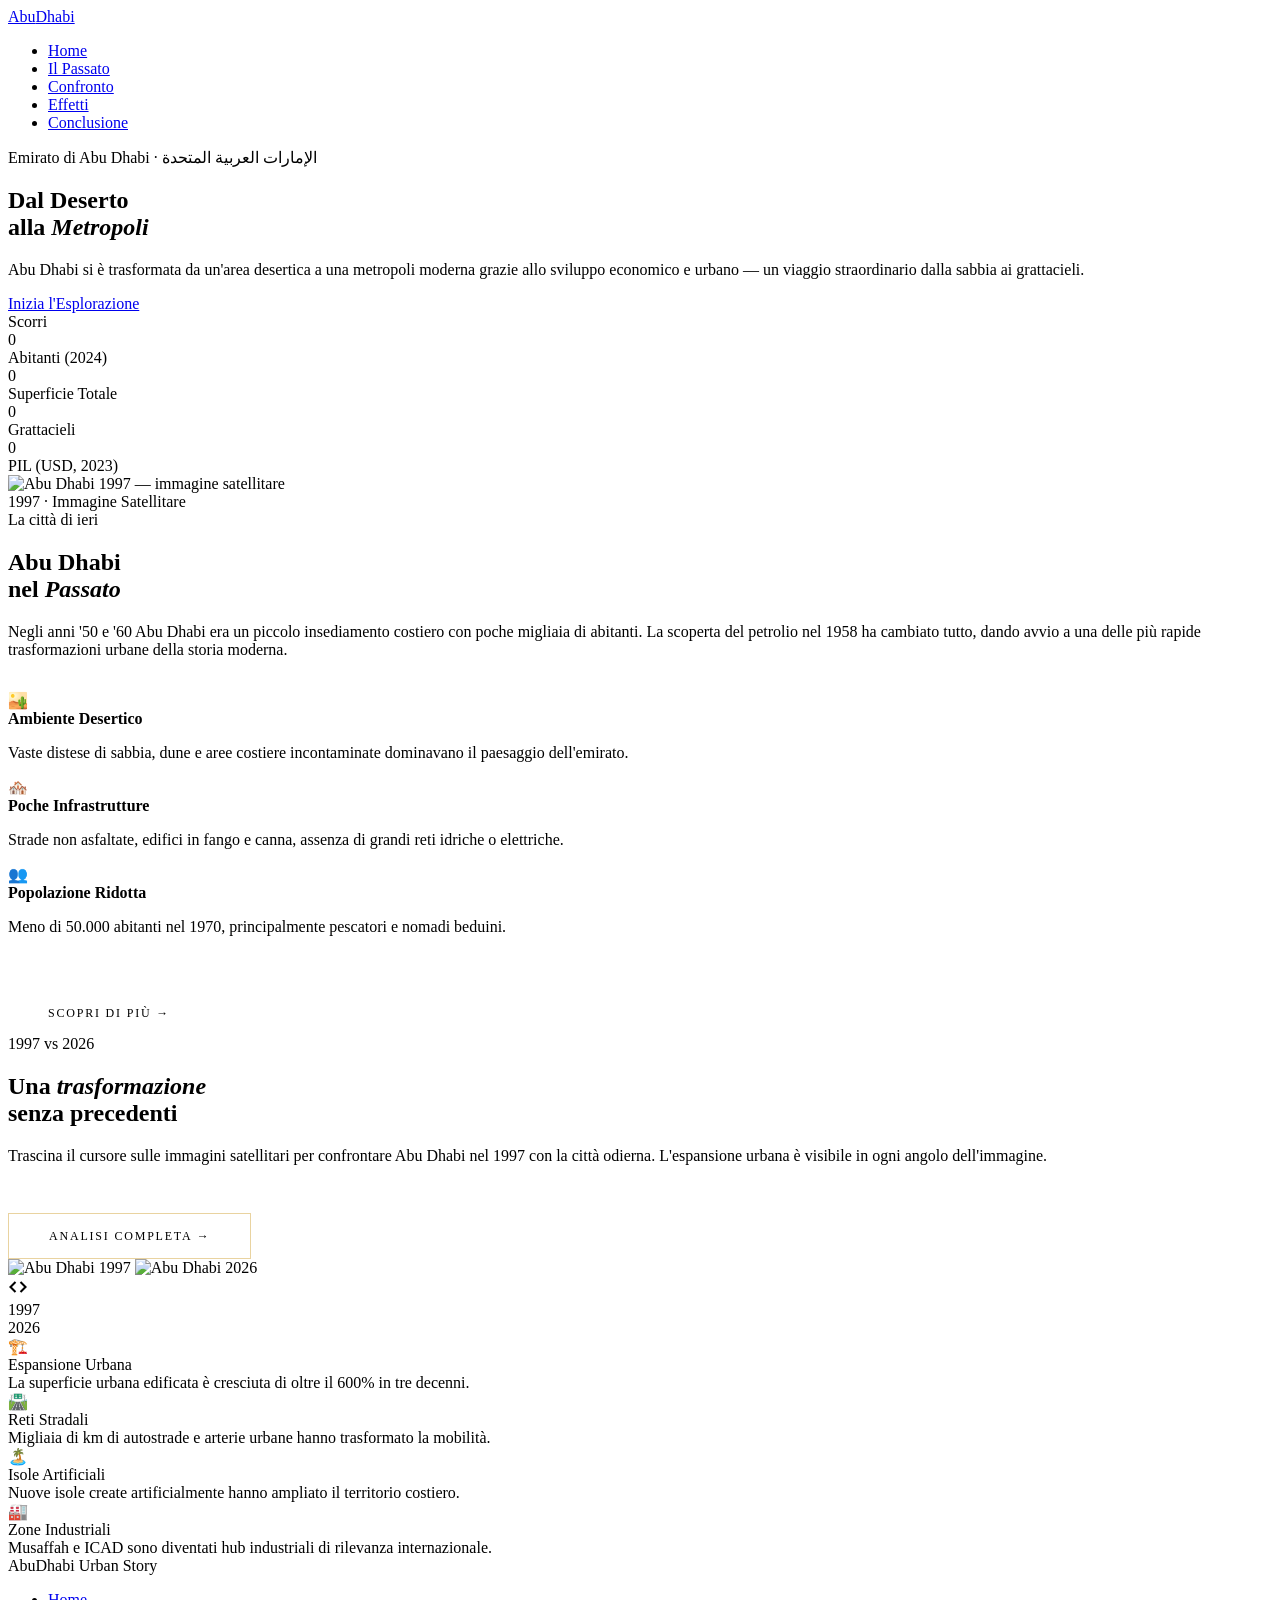
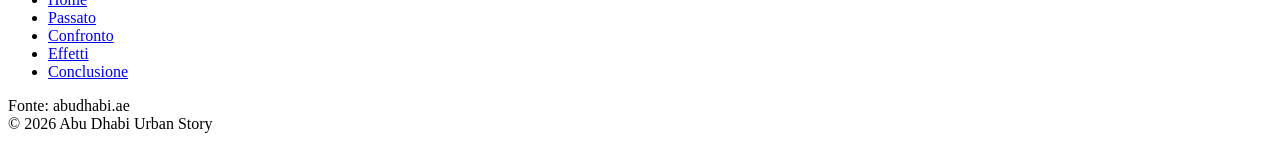
==== index.html @ b8872c83 "Add files via upload" ====
<!DOCTYPE html>
<html lang="it">
<head>
  <meta charset="UTF-8">
  <meta name="viewport" content="width=device-width, initial-scale=1.0">
  <title>Abu Dhabi — Crescita Urbana</title>
  <link rel="stylesheet" href="css/style.css">
</head>
<body>

  <!-- NAV -->
  <nav>
    <a href="index.html" class="nav-logo">Abu<span>Dhabi</span></a>
    <ul class="nav-links">
      <li><a href="index.html">Home</a></li>
      <li><a href="pages/passato.html">Il Passato</a></li>
      <li><a href="pages/confronto.html">Confronto</a></li>
      <li><a href="pages/effetti.html">Effetti</a></li>
      <li><a href="pages/conclusione.html">Conclusione</a></li>
    </ul>
  </nav>

  <!-- HERO -->
  <section class="hero">
    <div class="hero-bg"></div>
    <div class="hero-overlay"></div>
    <div class="hero-particles"></div>
    <div class="hero-content">
      <p class="hero-eyebrow">Emirato di Abu Dhabi · الإمارات العربية المتحدة</p>
      <h1 class="hero-title">
        Dal Deserto<br>alla <em>Metropoli</em>
      </h1>
      <p class="hero-subtitle">
        Abu Dhabi si è trasformata da un'area desertica a una metropoli moderna grazie allo sviluppo economico e urbano — un viaggio straordinario dalla sabbia ai grattacieli.
      </p>
      <a href="pages/passato.html" class="hero-cta"><span>Inizia l'Esplorazione</span></a>
    </div>
    <div class="hero-scroll">
      <div class="scroll-line"></div>
      <span>Scorri</span>
    </div>
  </section>

  <!-- STATS BAR -->
  <div class="stats-bar">
    <div class="stat-item reveal">
      <div class="stat-number" data-target="4.7" data-suffix="M">0</div>
      <div class="stat-label">Abitanti (2024)</div>
    </div>
    <div class="stat-item reveal reveal-delay-1">
      <div class="stat-number" data-target="67000" data-suffix=" km²">0</div>
      <div class="stat-label">Superficie Totale</div>
    </div>
    <div class="stat-item reveal reveal-delay-2">
      <div class="stat-number" data-target="400" data-suffix="+">0</div>
      <div class="stat-label">Grattacieli</div>
    </div>
    <div class="stat-item reveal reveal-delay-3">
      <div class="stat-number" data-prefix="$" data-target="253" data-suffix="B">0</div>
      <div class="stat-label">PIL (USD, 2023)</div>
    </div>
  </div>

  <!-- PREVIEW PAST -->
  <section class="section past-section">
    <div class="past-inner">
      <div class="past-image-wrap reveal">
        <div class="past-image-frame"></div>
        <img src="images/satellite_1997.png" alt="Abu Dhabi 1997 — immagine satellitare">
        <div class="image-label">1997 · Immagine Satellitare</div>
      </div>
      <div class="past-text reveal reveal-delay-2">
        <span class="section-eyebrow">La città di ieri</span>
        <h2 class="section-title">Abu Dhabi<br>nel <em>Passato</em></h2>
        <p class="section-text">
          Negli anni '50 e '60 Abu Dhabi era un piccolo insediamento costiero con poche migliaia di abitanti. La scoperta del petrolio nel 1958 ha cambiato tutto, dando avvio a una delle più rapide trasformazioni urbane della storia moderna.
        </p>
        <div class="past-facts" style="margin-top:2rem;">
          <div class="fact-item">
            <div class="fact-icon">🏜️</div>
            <div class="fact-text">
              <strong>Ambiente Desertico</strong>
              <p>Vaste distese di sabbia, dune e aree costiere incontaminate dominavano il paesaggio dell'emirato.</p>
            </div>
          </div>
          <div class="fact-item">
            <div class="fact-icon">🏘️</div>
            <div class="fact-text">
              <strong>Poche Infrastrutture</strong>
              <p>Strade non asfaltate, edifici in fango e canna, assenza di grandi reti idriche o elettriche.</p>
            </div>
          </div>
          <div class="fact-item">
            <div class="fact-icon">👥</div>
            <div class="fact-text">
              <strong>Popolazione Ridotta</strong>
              <p>Meno di 50.000 abitanti nel 1970, principalmente pescatori e nomadi beduini.</p>
            </div>
          </div>
        </div>
        <a href="pages/passato.html" style="display:inline-block;margin-top:2.5rem;padding:0.9rem 2.5rem;border:1px solid var(--teal);color:var(--teal);text-decoration:none;font-size:0.75rem;letter-spacing:0.15em;text-transform:uppercase;transition:all 0.4s;">
          Scopri di più →
        </a>
      </div>
    </div>
  </section>

  <!-- PREVIEW CONFRONTO -->
  <section class="compare-section">
    <div class="compare-header">
      <div class="reveal">
        <span class="section-eyebrow" style="color:var(--gold);">1997 vs 2026</span>
        <h2 class="section-title">Una <em>trasformazione</em><br>senza precedenti</h2>
      </div>
      <div class="reveal reveal-delay-2">
        <p class="section-text">
          Trascina il cursore sulle immagini satellitari per confrontare Abu Dhabi nel 1997 con la città odierna. L'espansione urbana è visibile in ogni angolo dell'immagine.
        </p>
        <a href="pages/confronto.html" style="display:inline-block;margin-top:2rem;padding:0.9rem 2.5rem;border:1px solid rgba(212,168,67,0.5);color:var(--gold);text-decoration:none;font-size:0.75rem;letter-spacing:0.15em;text-transform:uppercase;transition:all 0.4s;">
          Analisi Completa →
        </a>
      </div>
    </div>

    <!-- SLIDER -->
    <div class="slider-container reveal">
      <div class="slider-wrapper">
        <img class="slider-img old" src="images/satellite_1997.png" alt="Abu Dhabi 1997">
        <img class="slider-img new" src="images/satellite_2026.png" alt="Abu Dhabi 2026">
        <div class="slider-divider">
          <div class="slider-handle">
            <svg width="20" height="20" fill="none" stroke="currentColor" stroke-width="2.5" viewBox="0 0 24 24">
              <path d="M9 18l-6-6 6-6M15 6l6 6-6 6"/>
            </svg>
          </div>
        </div>
        <div class="slider-label-left">1997</div>
        <div class="slider-label-right">2026</div>
      </div>
    </div>

    <div class="compare-highlights">
      <div class="highlight-card reveal">
        <div class="highlight-icon">🏗️</div>
        <div class="highlight-title">Espansione Urbana</div>
        <div class="highlight-text">La superficie urbana edificata è cresciuta di oltre il 600% in tre decenni.</div>
      </div>
      <div class="highlight-card reveal reveal-delay-1">
        <div class="highlight-icon">🛣️</div>
        <div class="highlight-title">Reti Stradali</div>
        <div class="highlight-text">Migliaia di km di autostrade e arterie urbane hanno trasformato la mobilità.</div>
      </div>
      <div class="highlight-card reveal reveal-delay-2">
        <div class="highlight-icon">🏝️</div>
        <div class="highlight-title">Isole Artificiali</div>
        <div class="highlight-text">Nuove isole create artificialmente hanno ampliato il territorio costiero.</div>
      </div>
      <div class="highlight-card reveal reveal-delay-3">
        <div class="highlight-icon">🏭</div>
        <div class="highlight-title">Zone Industriali</div>
        <div class="highlight-text">Musaffah e ICAD sono diventati hub industriali di rilevanza internazionale.</div>
      </div>
    </div>
  </section>

  <!-- FOOTER -->
  <footer>
    <div class="footer-logo">Abu<span>Dhabi</span> Urban Story</div>
    <ul class="footer-nav">
      <li><a href="index.html">Home</a></li>
      <li><a href="pages/passato.html">Passato</a></li>
      <li><a href="pages/confronto.html">Confronto</a></li>
      <li><a href="pages/effetti.html">Effetti</a></li>
      <li><a href="pages/conclusione.html">Conclusione</a></li>
    </ul>
    <div class="footer-credits">
      Fonte: <a href="https://www.abudhabi.ae" target="_blank" style="color:var(--gold);text-decoration:none;">abudhabi.ae</a><br>
      © 2026 Abu Dhabi Urban Story
    </div>
  </footer>

  <script src="js/main.js"></script>
</body>
</html>
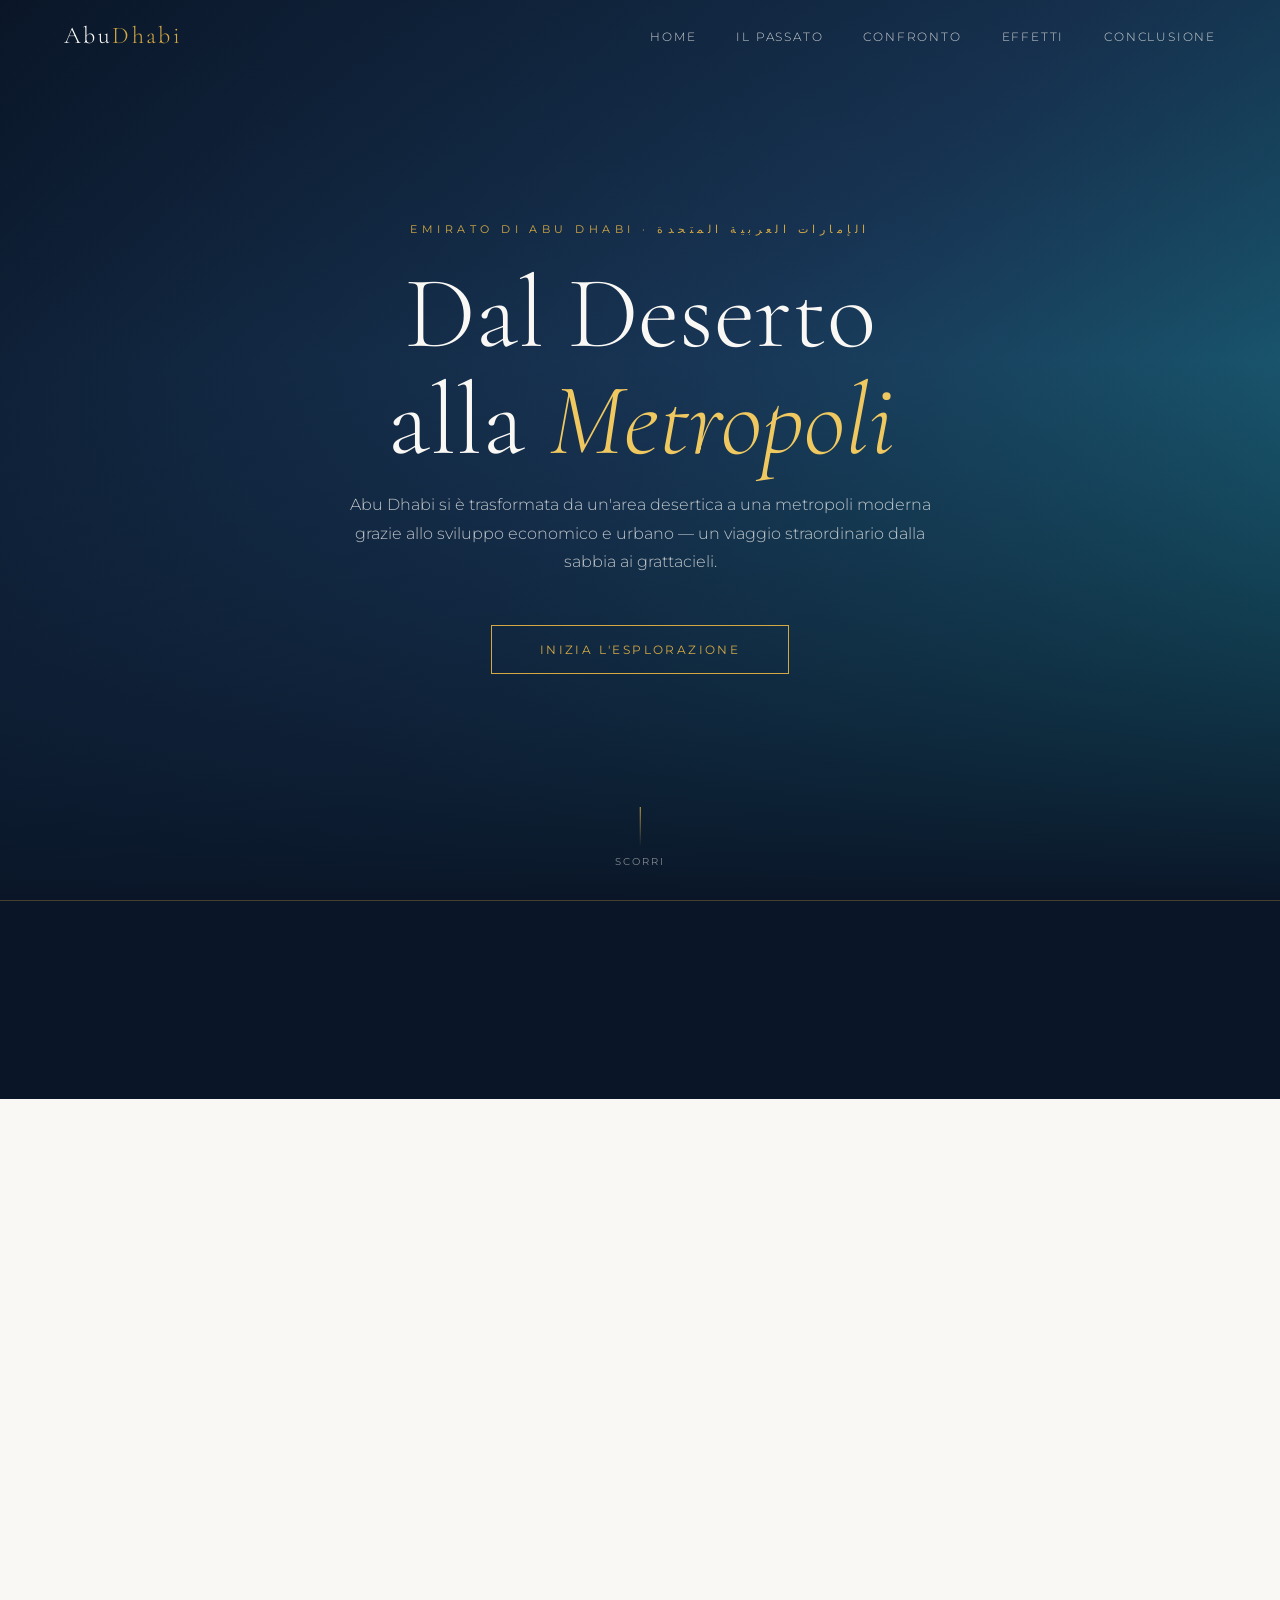
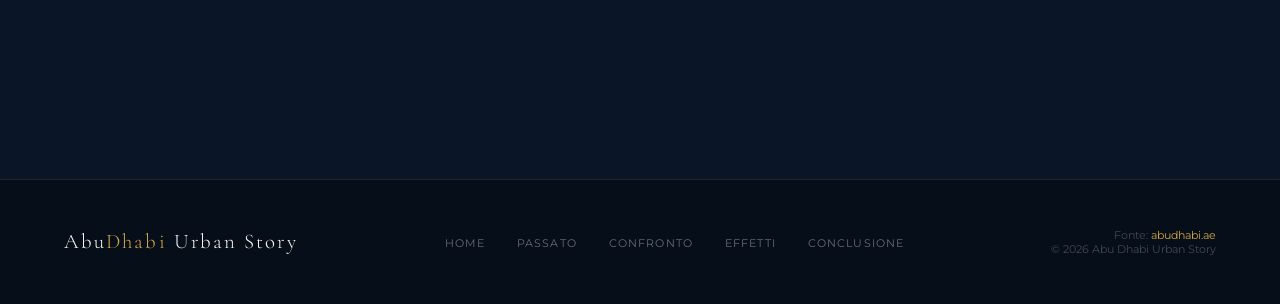
==== commit eebf2ef9: "Update index.html" ====
--- a/index.html
+++ b/index.html
@@ -4,7 +4,7 @@
   <meta charset="UTF-8">
   <meta name="viewport" content="width=device-width, initial-scale=1.0">
   <title>Abu Dhabi — Crescita Urbana</title>
-  <link rel="stylesheet" href="css/style.css">
+  <link rel="stylesheet" href="style.css">
 </head>
 <body>
 
--- a/style.css
+++ b/style.css
@@ -0,0 +1,959 @@
+@import url('https://fonts.googleapis.com/css2?family=Cormorant+Garamond:ital,wght@0,300;0,400;0,600;1,300&family=Montserrat:wght@200;300;400;600;700&family=Playfair+Display:ital,wght@0,700;1,400&display=swap');
+
+:root {
+  --sand: #C8A96E;
+  --sand-light: #E8D5A3;
+  --sand-pale: #F5EDD8;
+  --deep: #0A1628;
+  --ocean: #1A3A5C;
+  --teal: #1B7A8A;
+  --teal-light: #2AAFC4;
+  --gold: #D4A843;
+  --gold-bright: #F0C860;
+  --white: #FAF8F4;
+  --text: #1A1A2E;
+  --text-light: #6B7280;
+  --gradient-hero: linear-gradient(135deg, #0A1628 0%, #1A3A5C 50%, #1B7A8A 100%);
+}
+
+* {
+  margin: 0;
+  padding: 0;
+  box-sizing: border-box;
+}
+
+html {
+  scroll-behavior: smooth;
+}
+
+body {
+  font-family: 'Montserrat', sans-serif;
+  background: var(--white);
+  color: var(--text);
+  overflow-x: hidden;
+}
+
+/* ─── NAV ─── */
+nav {
+  position: fixed;
+  top: 0;
+  left: 0;
+  right: 0;
+  z-index: 1000;
+  padding: 0 4rem;
+  height: 70px;
+  display: flex;
+  align-items: center;
+  justify-content: space-between;
+  transition: all 0.5s ease;
+  background: transparent;
+}
+
+nav.scrolled {
+  background: rgba(10, 22, 40, 0.95);
+  backdrop-filter: blur(20px);
+  border-bottom: 1px solid rgba(212, 168, 67, 0.2);
+}
+
+.nav-logo {
+  font-family: 'Cormorant Garamond', serif;
+  font-size: 1.5rem;
+  font-weight: 300;
+  color: var(--white);
+  text-decoration: none;
+  letter-spacing: 0.1em;
+}
+
+.nav-logo span {
+  color: var(--gold);
+}
+
+.nav-links {
+  display: flex;
+  gap: 2.5rem;
+  list-style: none;
+}
+
+.nav-links a {
+  color: rgba(250, 248, 244, 0.8);
+  text-decoration: none;
+  font-size: 0.75rem;
+  font-weight: 300;
+  letter-spacing: 0.15em;
+  text-transform: uppercase;
+  transition: color 0.3s;
+  position: relative;
+}
+
+.nav-links a::after {
+  content: '';
+  position: absolute;
+  bottom: -4px;
+  left: 0;
+  width: 0;
+  height: 1px;
+  background: var(--gold);
+  transition: width 0.3s ease;
+}
+
+.nav-links a:hover {
+  color: var(--gold);
+}
+
+.nav-links a:hover::after,
+.nav-links a.active::after {
+  width: 100%;
+}
+
+.nav-links a.active {
+  color: var(--gold);
+}
+
+/* ─── HERO ─── */
+.hero {
+  min-height: 100vh;
+  background: var(--gradient-hero);
+  position: relative;
+  display: flex;
+  align-items: center;
+  justify-content: center;
+  overflow: hidden;
+}
+
+.hero-bg {
+  position: absolute;
+  inset: 0;
+  background-image: url('../images/satellite_2026.png');
+  background-size: cover;
+  background-position: center top;
+  opacity: 0.25;
+  transform: scale(1.05);
+  animation: slowZoom 20s ease-in-out infinite alternate;
+}
+
+@keyframes slowZoom {
+  from { transform: scale(1.05); }
+  to { transform: scale(1.15); }
+}
+
+.hero-overlay {
+  position: absolute;
+  inset: 0;
+  background: linear-gradient(
+    to bottom,
+    rgba(10,22,40,0.3) 0%,
+    rgba(10,22,40,0.1) 40%,
+    rgba(10,22,40,0.7) 80%,
+    rgba(10,22,40,1) 100%
+  );
+}
+
+.hero-particles {
+  position: absolute;
+  inset: 0;
+  overflow: hidden;
+}
+
+.particle {
+  position: absolute;
+  width: 2px;
+  height: 2px;
+  background: var(--gold);
+  border-radius: 50%;
+  animation: float linear infinite;
+  opacity: 0;
+}
+
+@keyframes float {
+  0% { transform: translateY(100vh) translateX(0); opacity: 0; }
+  10% { opacity: 0.6; }
+  90% { opacity: 0.3; }
+  100% { transform: translateY(-10vh) translateX(30px); opacity: 0; }
+}
+
+.hero-content {
+  position: relative;
+  z-index: 2;
+  text-align: center;
+  padding: 2rem;
+  max-width: 900px;
+}
+
+.hero-eyebrow {
+  font-size: 0.7rem;
+  letter-spacing: 0.4em;
+  text-transform: uppercase;
+  color: var(--gold);
+  margin-bottom: 1.5rem;
+  opacity: 0;
+  animation: fadeUp 1s ease forwards 0.5s;
+}
+
+.hero-title {
+  font-family: 'Cormorant Garamond', serif;
+  font-size: clamp(3.5rem, 8vw, 7rem);
+  font-weight: 300;
+  color: var(--white);
+  line-height: 1.05;
+  margin-bottom: 1rem;
+  opacity: 0;
+  animation: fadeUp 1s ease forwards 0.8s;
+}
+
+.hero-title em {
+  font-style: italic;
+  color: var(--gold-bright);
+}
+
+.hero-subtitle {
+  font-size: 1rem;
+  font-weight: 300;
+  color: rgba(250,248,244,0.75);
+  line-height: 1.8;
+  margin-bottom: 3rem;
+  max-width: 600px;
+  margin-left: auto;
+  margin-right: auto;
+  opacity: 0;
+  animation: fadeUp 1s ease forwards 1.1s;
+}
+
+.hero-cta {
+  display: inline-block;
+  padding: 1rem 3rem;
+  border: 1px solid var(--gold);
+  color: var(--gold);
+  text-decoration: none;
+  font-size: 0.75rem;
+  letter-spacing: 0.2em;
+  text-transform: uppercase;
+  font-weight: 400;
+  transition: all 0.4s ease;
+  position: relative;
+  overflow: hidden;
+  opacity: 0;
+  animation: fadeUp 1s ease forwards 1.4s;
+}
+
+.hero-cta::before {
+  content: '';
+  position: absolute;
+  inset: 0;
+  background: var(--gold);
+  transform: translateX(-100%);
+  transition: transform 0.4s ease;
+}
+
+.hero-cta span {
+  position: relative;
+  z-index: 1;
+}
+
+.hero-cta:hover::before {
+  transform: translateX(0);
+}
+
+.hero-cta:hover {
+  color: var(--deep);
+}
+
+.hero-scroll {
+  position: absolute;
+  bottom: 2rem;
+  left: 50%;
+  transform: translateX(-50%);
+  display: flex;
+  flex-direction: column;
+  align-items: center;
+  gap: 0.5rem;
+  color: rgba(250,248,244,0.5);
+  font-size: 0.65rem;
+  letter-spacing: 0.2em;
+  text-transform: uppercase;
+  animation: fadeIn 2s ease forwards 2s, bounce 2s ease-in-out infinite 2s;
+  opacity: 0;
+}
+
+.scroll-line {
+  width: 1px;
+  height: 40px;
+  background: linear-gradient(to bottom, var(--gold), transparent);
+}
+
+@keyframes bounce {
+  0%, 100% { transform: translateX(-50%) translateY(0); }
+  50% { transform: translateX(-50%) translateY(8px); }
+}
+
+@keyframes fadeUp {
+  from { opacity: 0; transform: translateY(30px); }
+  to { opacity: 1; transform: translateY(0); }
+}
+
+@keyframes fadeIn {
+  from { opacity: 0; }
+  to { opacity: 1; }
+}
+
+/* ─── STATS BAR ─── */
+.stats-bar {
+  background: var(--deep);
+  padding: 3rem 4rem;
+  display: grid;
+  grid-template-columns: repeat(4, 1fr);
+  gap: 2rem;
+  border-top: 1px solid rgba(212,168,67,0.3);
+}
+
+.stat-item {
+  text-align: center;
+  padding: 1rem;
+  border-right: 1px solid rgba(212,168,67,0.15);
+}
+
+.stat-item:last-child {
+  border-right: none;
+}
+
+.stat-number {
+  font-family: 'Cormorant Garamond', serif;
+  font-size: 3rem;
+  font-weight: 300;
+  color: var(--gold);
+  line-height: 1;
+  margin-bottom: 0.5rem;
+}
+
+.stat-label {
+  font-size: 0.7rem;
+  letter-spacing: 0.15em;
+  text-transform: uppercase;
+  color: rgba(250,248,244,0.5);
+  font-weight: 300;
+}
+
+/* ─── SECTION BASE ─── */
+.section {
+  padding: 8rem 4rem;
+}
+
+.section-eyebrow {
+  font-size: 0.7rem;
+  letter-spacing: 0.4em;
+  text-transform: uppercase;
+  color: var(--teal);
+  margin-bottom: 1rem;
+  display: block;
+}
+
+.section-title {
+  font-family: 'Cormorant Garamond', serif;
+  font-size: clamp(2.5rem, 5vw, 4rem);
+  font-weight: 300;
+  line-height: 1.1;
+  margin-bottom: 1.5rem;
+}
+
+.section-title em {
+  font-style: italic;
+  color: var(--teal);
+}
+
+.section-text {
+  font-size: 0.95rem;
+  line-height: 1.9;
+  color: var(--text-light);
+  font-weight: 300;
+  max-width: 540px;
+}
+
+/* ─── PAST SECTION ─── */
+.past-section {
+  background: var(--white);
+  overflow: hidden;
+}
+
+.past-inner {
+  max-width: 1300px;
+  margin: 0 auto;
+  display: grid;
+  grid-template-columns: 1fr 1fr;
+  gap: 6rem;
+  align-items: center;
+}
+
+.past-image-wrap {
+  position: relative;
+}
+
+.past-image-wrap img {
+  width: 100%;
+  height: 480px;
+  object-fit: cover;
+  display: block;
+}
+
+.image-label {
+  position: absolute;
+  top: 1.5rem;
+  left: 1.5rem;
+  background: rgba(10,22,40,0.85);
+  color: var(--gold);
+  padding: 0.4rem 1rem;
+  font-size: 0.7rem;
+  letter-spacing: 0.2em;
+  text-transform: uppercase;
+  backdrop-filter: blur(10px);
+  border: 1px solid rgba(212,168,67,0.3);
+}
+
+.past-image-frame {
+  position: absolute;
+  top: -15px;
+  left: -15px;
+  right: 15px;
+  bottom: 15px;
+  border: 1px solid var(--sand-light);
+  z-index: -1;
+}
+
+.past-facts {
+  display: flex;
+  flex-direction: column;
+  gap: 1.5rem;
+  margin-top: 2.5rem;
+}
+
+.fact-item {
+  display: flex;
+  gap: 1rem;
+  align-items: flex-start;
+}
+
+.fact-icon {
+  width: 40px;
+  height: 40px;
+  min-width: 40px;
+  border: 1px solid var(--sand-light);
+  display: flex;
+  align-items: center;
+  justify-content: center;
+  font-size: 1rem;
+}
+
+.fact-text strong {
+  display: block;
+  font-size: 0.8rem;
+  letter-spacing: 0.05em;
+  margin-bottom: 0.2rem;
+  color: var(--text);
+  font-weight: 600;
+}
+
+.fact-text p {
+  font-size: 0.82rem;
+  color: var(--text-light);
+  font-weight: 300;
+  line-height: 1.6;
+}
+
+/* ─── COMPARISON SECTION ─── */
+.compare-section {
+  background: var(--deep);
+  padding: 8rem 4rem;
+  overflow: hidden;
+}
+
+.compare-section .section-title {
+  color: var(--white);
+}
+
+.compare-section .section-text {
+  color: rgba(250,248,244,0.6);
+}
+
+.compare-header {
+  max-width: 1300px;
+  margin: 0 auto 5rem;
+  display: grid;
+  grid-template-columns: 1fr 1fr;
+  gap: 4rem;
+  align-items: end;
+}
+
+/* Slider comparativo */
+.slider-container {
+  max-width: 1300px;
+  margin: 0 auto;
+  position: relative;
+  user-select: none;
+}
+
+.slider-wrapper {
+  position: relative;
+  width: 100%;
+  height: 560px;
+  overflow: hidden;
+  cursor: col-resize;
+}
+
+.slider-img {
+  position: absolute;
+  inset: 0;
+  width: 100%;
+  height: 100%;
+  object-fit: cover;
+}
+
+.slider-img.new {
+  clip-path: inset(0 50% 0 0);
+  transition: clip-path 0s;
+}
+
+.slider-divider {
+  position: absolute;
+  top: 0;
+  bottom: 0;
+  left: 50%;
+  width: 3px;
+  background: var(--gold);
+  cursor: col-resize;
+  z-index: 10;
+  transform: translateX(-50%);
+}
+
+.slider-handle {
+  position: absolute;
+  top: 50%;
+  left: 50%;
+  transform: translate(-50%, -50%);
+  width: 52px;
+  height: 52px;
+  background: var(--gold);
+  border-radius: 50%;
+  display: flex;
+  align-items: center;
+  justify-content: center;
+  box-shadow: 0 4px 20px rgba(0,0,0,0.5);
+  transition: transform 0.2s;
+}
+
+.slider-handle:hover {
+  transform: translate(-50%, -50%) scale(1.1);
+}
+
+.slider-handle svg {
+  color: var(--deep);
+}
+
+.slider-label-left,
+.slider-label-right {
+  position: absolute;
+  bottom: 1.5rem;
+  padding: 0.5rem 1.2rem;
+  background: rgba(10,22,40,0.85);
+  color: var(--gold);
+  font-size: 0.7rem;
+  letter-spacing: 0.2em;
+  text-transform: uppercase;
+  backdrop-filter: blur(10px);
+  border: 1px solid rgba(212,168,67,0.3);
+  z-index: 5;
+}
+
+.slider-label-left { left: 1.5rem; }
+.slider-label-right { right: 1.5rem; }
+
+.compare-highlights {
+  max-width: 1300px;
+  margin: 4rem auto 0;
+  display: grid;
+  grid-template-columns: repeat(4, 1fr);
+  gap: 2px;
+}
+
+.highlight-card {
+  background: rgba(255,255,255,0.04);
+  padding: 2rem 1.5rem;
+  border: 1px solid rgba(255,255,255,0.06);
+  transition: all 0.4s ease;
+  cursor: default;
+}
+
+.highlight-card:hover {
+  background: rgba(212,168,67,0.08);
+  border-color: rgba(212,168,67,0.3);
+  transform: translateY(-4px);
+}
+
+.highlight-icon {
+  font-size: 2rem;
+  margin-bottom: 1rem;
+}
+
+.highlight-title {
+  font-size: 0.75rem;
+  letter-spacing: 0.15em;
+  text-transform: uppercase;
+  color: var(--gold);
+  margin-bottom: 0.6rem;
+  font-weight: 400;
+}
+
+.highlight-text {
+  font-size: 0.82rem;
+  color: rgba(250,248,244,0.55);
+  line-height: 1.7;
+  font-weight: 300;
+}
+
+/* ─── EFFECTS SECTION ─── */
+.effects-section {
+  background: var(--sand-pale);
+  padding: 8rem 4rem;
+}
+
+.effects-inner {
+  max-width: 1300px;
+  margin: 0 auto;
+}
+
+.effects-header {
+  text-align: center;
+  margin-bottom: 5rem;
+}
+
+.effects-header .section-text {
+  margin: 0 auto;
+  text-align: left;
+  max-width: 600px;
+  text-align: center;
+}
+
+.effects-grid {
+  display: grid;
+  grid-template-columns: 1fr 1fr;
+  gap: 3rem;
+}
+
+.effects-column h3 {
+  font-family: 'Cormorant Garamond', serif;
+  font-size: 1.8rem;
+  font-weight: 400;
+  margin-bottom: 2rem;
+  display: flex;
+  align-items: center;
+  gap: 1rem;
+}
+
+.effects-column.positive h3 { color: var(--teal); }
+.effects-column.negative h3 { color: #8B4A4A; }
+
+.effect-card {
+  background: var(--white);
+  padding: 1.5rem 2rem;
+  margin-bottom: 1rem;
+  display: flex;
+  align-items: flex-start;
+  gap: 1.2rem;
+  border-left: 3px solid transparent;
+  transition: all 0.3s ease;
+  box-shadow: 0 2px 12px rgba(0,0,0,0.04);
+}
+
+.effects-column.positive .effect-card { border-left-color: var(--teal-light); }
+.effects-column.negative .effect-card { border-left-color: #C47A7A; }
+
+.effect-card:hover {
+  transform: translateX(6px);
+  box-shadow: 0 8px 24px rgba(0,0,0,0.08);
+}
+
+.effect-icon {
+  font-size: 1.5rem;
+  min-width: 40px;
+}
+
+.effect-content strong {
+  display: block;
+  font-size: 0.85rem;
+  font-weight: 600;
+  margin-bottom: 0.3rem;
+  color: var(--text);
+}
+
+.effect-content p {
+  font-size: 0.8rem;
+  color: var(--text-light);
+  line-height: 1.6;
+  font-weight: 300;
+}
+
+/* ─── CONCLUSION ─── */
+.conclusion-section {
+  background: var(--deep);
+  padding: 8rem 4rem;
+  position: relative;
+  overflow: hidden;
+}
+
+.conclusion-bg {
+  position: absolute;
+  inset: 0;
+  background-image: url('../images/satellite_2026.png');
+  background-size: cover;
+  background-position: center;
+  opacity: 0.08;
+}
+
+.conclusion-inner {
+  max-width: 800px;
+  margin: 0 auto;
+  text-align: center;
+  position: relative;
+  z-index: 2;
+}
+
+.conclusion-inner .section-title {
+  color: var(--white);
+  font-size: clamp(2.5rem, 5vw, 4.5rem);
+  margin-bottom: 2rem;
+}
+
+.conclusion-inner .section-text {
+  color: rgba(250,248,244,0.65);
+  max-width: 100%;
+  margin: 0 auto 2rem;
+  text-align: center;
+}
+
+.gold-line {
+  width: 60px;
+  height: 2px;
+  background: var(--gold);
+  margin: 2rem auto;
+}
+
+.source-link {
+  display: inline-block;
+  margin-top: 3rem;
+  padding: 0.8rem 2.5rem;
+  border: 1px solid rgba(212,168,67,0.4);
+  color: var(--gold);
+  text-decoration: none;
+  font-size: 0.75rem;
+  letter-spacing: 0.2em;
+  text-transform: uppercase;
+  transition: all 0.4s;
+}
+
+.source-link:hover {
+  background: var(--gold);
+  color: var(--deep);
+}
+
+/* ─── FOOTER ─── */
+footer {
+  background: #060E1A;
+  padding: 3rem 4rem;
+  display: flex;
+  align-items: center;
+  justify-content: space-between;
+  border-top: 1px solid rgba(212,168,67,0.15);
+}
+
+.footer-logo {
+  font-family: 'Cormorant Garamond', serif;
+  font-size: 1.3rem;
+  color: var(--white);
+  font-weight: 300;
+  letter-spacing: 0.1em;
+}
+
+.footer-logo span { color: var(--gold); }
+
+.footer-nav {
+  display: flex;
+  gap: 2rem;
+  list-style: none;
+}
+
+.footer-nav a {
+  color: rgba(250,248,244,0.4);
+  text-decoration: none;
+  font-size: 0.7rem;
+  letter-spacing: 0.1em;
+  text-transform: uppercase;
+  transition: color 0.3s;
+}
+
+.footer-nav a:hover { color: var(--gold); }
+
+.footer-credits {
+  font-size: 0.7rem;
+  color: rgba(250,248,244,0.25);
+  text-align: right;
+}
+
+/* ─── SCROLL ANIMATIONS ─── */
+.reveal {
+  opacity: 0;
+  transform: translateY(40px);
+  transition: opacity 0.8s ease, transform 0.8s ease;
+}
+
+.reveal.visible {
+  opacity: 1;
+  transform: translateY(0);
+}
+
+.reveal-delay-1 { transition-delay: 0.1s; }
+.reveal-delay-2 { transition-delay: 0.2s; }
+.reveal-delay-3 { transition-delay: 0.3s; }
+.reveal-delay-4 { transition-delay: 0.4s; }
+
+/* ─── OTHER PAGES ─── */
+.page-hero {
+  height: 50vh;
+  min-height: 400px;
+  background: var(--gradient-hero);
+  position: relative;
+  display: flex;
+  align-items: flex-end;
+  padding: 4rem;
+}
+
+.page-hero-bg {
+  position: absolute;
+  inset: 0;
+  background-size: cover;
+  background-position: center;
+  opacity: 0.2;
+}
+
+.page-hero-overlay {
+  position: absolute;
+  inset: 0;
+  background: linear-gradient(to top, rgba(10,22,40,1) 0%, transparent 60%);
+}
+
+.page-hero-content {
+  position: relative;
+  z-index: 2;
+  max-width: 1300px;
+  width: 100%;
+  margin: 0 auto;
+}
+
+.page-hero-content .hero-eyebrow {
+  opacity: 1;
+  animation: none;
+  margin-bottom: 0.8rem;
+}
+
+.page-hero-content .hero-title {
+  opacity: 1;
+  animation: none;
+  font-size: clamp(2.5rem, 5vw, 4.5rem);
+}
+
+/* ─── TIMELINE ─── */
+.timeline {
+  max-width: 900px;
+  margin: 0 auto;
+  position: relative;
+  padding: 2rem 0;
+}
+
+.timeline::before {
+  content: '';
+  position: absolute;
+  left: 50%;
+  top: 0;
+  bottom: 0;
+  width: 1px;
+  background: linear-gradient(to bottom, var(--sand-light), transparent);
+  transform: translateX(-50%);
+}
+
+.timeline-item {
+  display: grid;
+  grid-template-columns: 1fr 60px 1fr;
+  gap: 0;
+  margin-bottom: 4rem;
+  align-items: start;
+}
+
+.timeline-item:nth-child(even) .timeline-content {
+  grid-column: 3;
+  grid-row: 1;
+}
+
+.timeline-item:nth-child(even) .timeline-dot {
+  grid-column: 2;
+  grid-row: 1;
+}
+
+.timeline-item:nth-child(even) .timeline-empty {
+  grid-column: 1;
+  grid-row: 1;
+}
+
+.timeline-dot {
+  display: flex;
+  justify-content: center;
+  padding-top: 0.3rem;
+}
+
+.dot {
+  width: 14px;
+  height: 14px;
+  border-radius: 50%;
+  background: var(--gold);
+  border: 3px solid var(--white);
+  box-shadow: 0 0 0 2px var(--sand);
+}
+
+.timeline-content {
+  padding: 0 2rem;
+}
+
+.timeline-year {
+  font-family: 'Cormorant Garamond', serif;
+  font-size: 2.5rem;
+  color: var(--sand);
+  font-weight: 300;
+  line-height: 1;
+  margin-bottom: 0.5rem;
+}
+
+.timeline-title {
+  font-size: 0.85rem;
+  font-weight: 600;
+  letter-spacing: 0.05em;
+  margin-bottom: 0.5rem;
+  text-transform: uppercase;
+  color: var(--teal);
+}
+
+.timeline-desc {
+  font-size: 0.82rem;
+  color: var(--text-light);
+  line-height: 1.7;
+  font-weight: 300;
+}
+
+/* ─── RESPONSIVE ─── */
+@media (max-width: 900px) {
+  nav { padding: 0 1.5rem; }
+  .nav-links { gap: 1.5rem; }
+  .section { padding: 5rem 1.5rem; }
+  .past-inner { grid-template-columns: 1fr; gap: 3rem; }
+  .stats-bar { grid-template-columns: repeat(2, 1fr); padding: 2rem 1.5rem; }
+  .compare-header { grid-template-columns: 1fr; }
+  .compare-highlights { grid-template-columns: repeat(2, 1fr); }
+  .effects-grid { grid-template-columns: 1fr; }
+  footer { flex-direction: column; gap: 1.5rem; text-align: center; }
+  .timeline::before { left: 20px; }
+  .timeline-item { grid-template-columns: 40px 1fr; }
+}
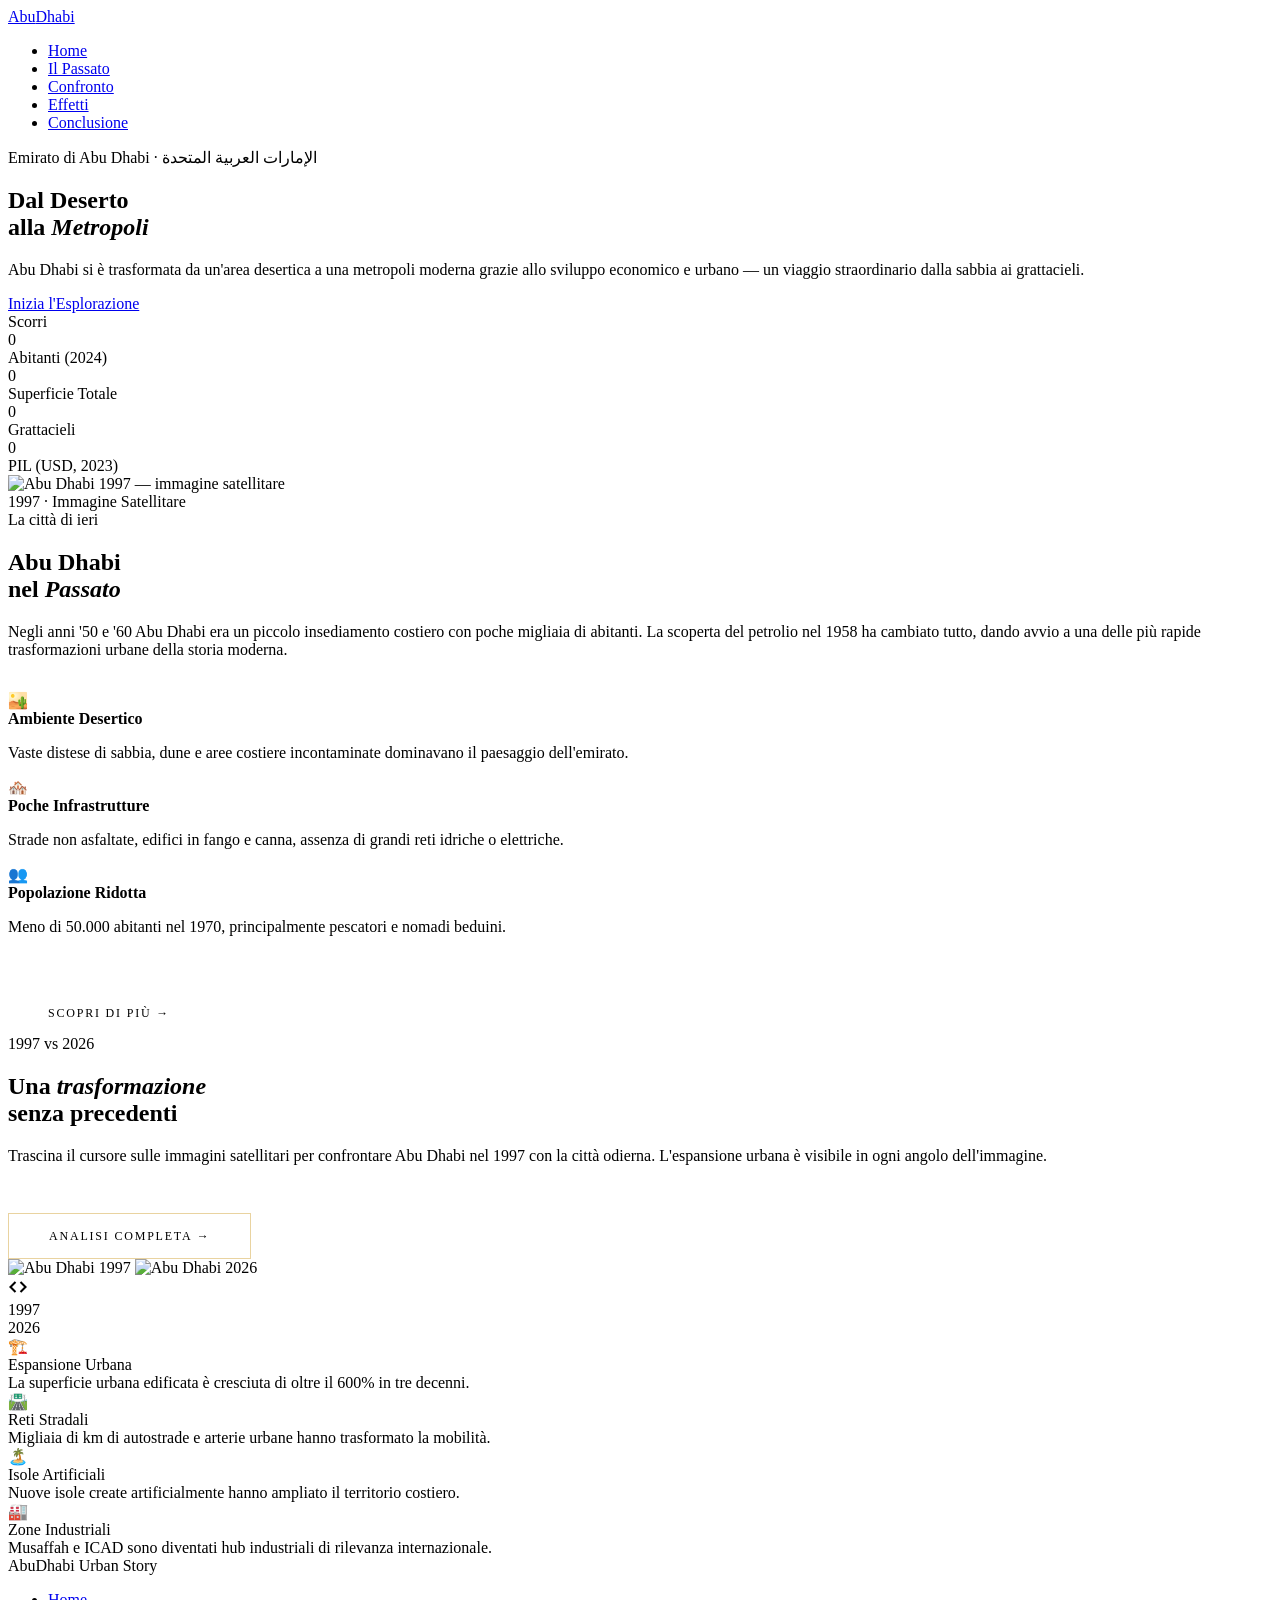
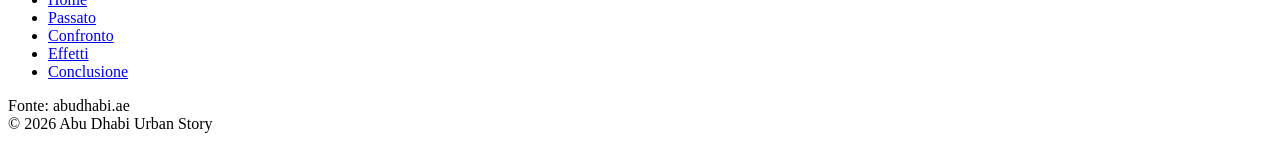
==== commit dab38000: "Update index.html" ====
--- a/index.html
+++ b/index.html
@@ -4,7 +4,7 @@
   <meta charset="UTF-8">
   <meta name="viewport" content="width=device-width, initial-scale=1.0">
   <title>Abu Dhabi — Crescita Urbana</title>
-  <link rel="stylesheet" href="style.css">
+  <link rel="stylesheet" href="css/style.css">
 </head>
 <body>
 
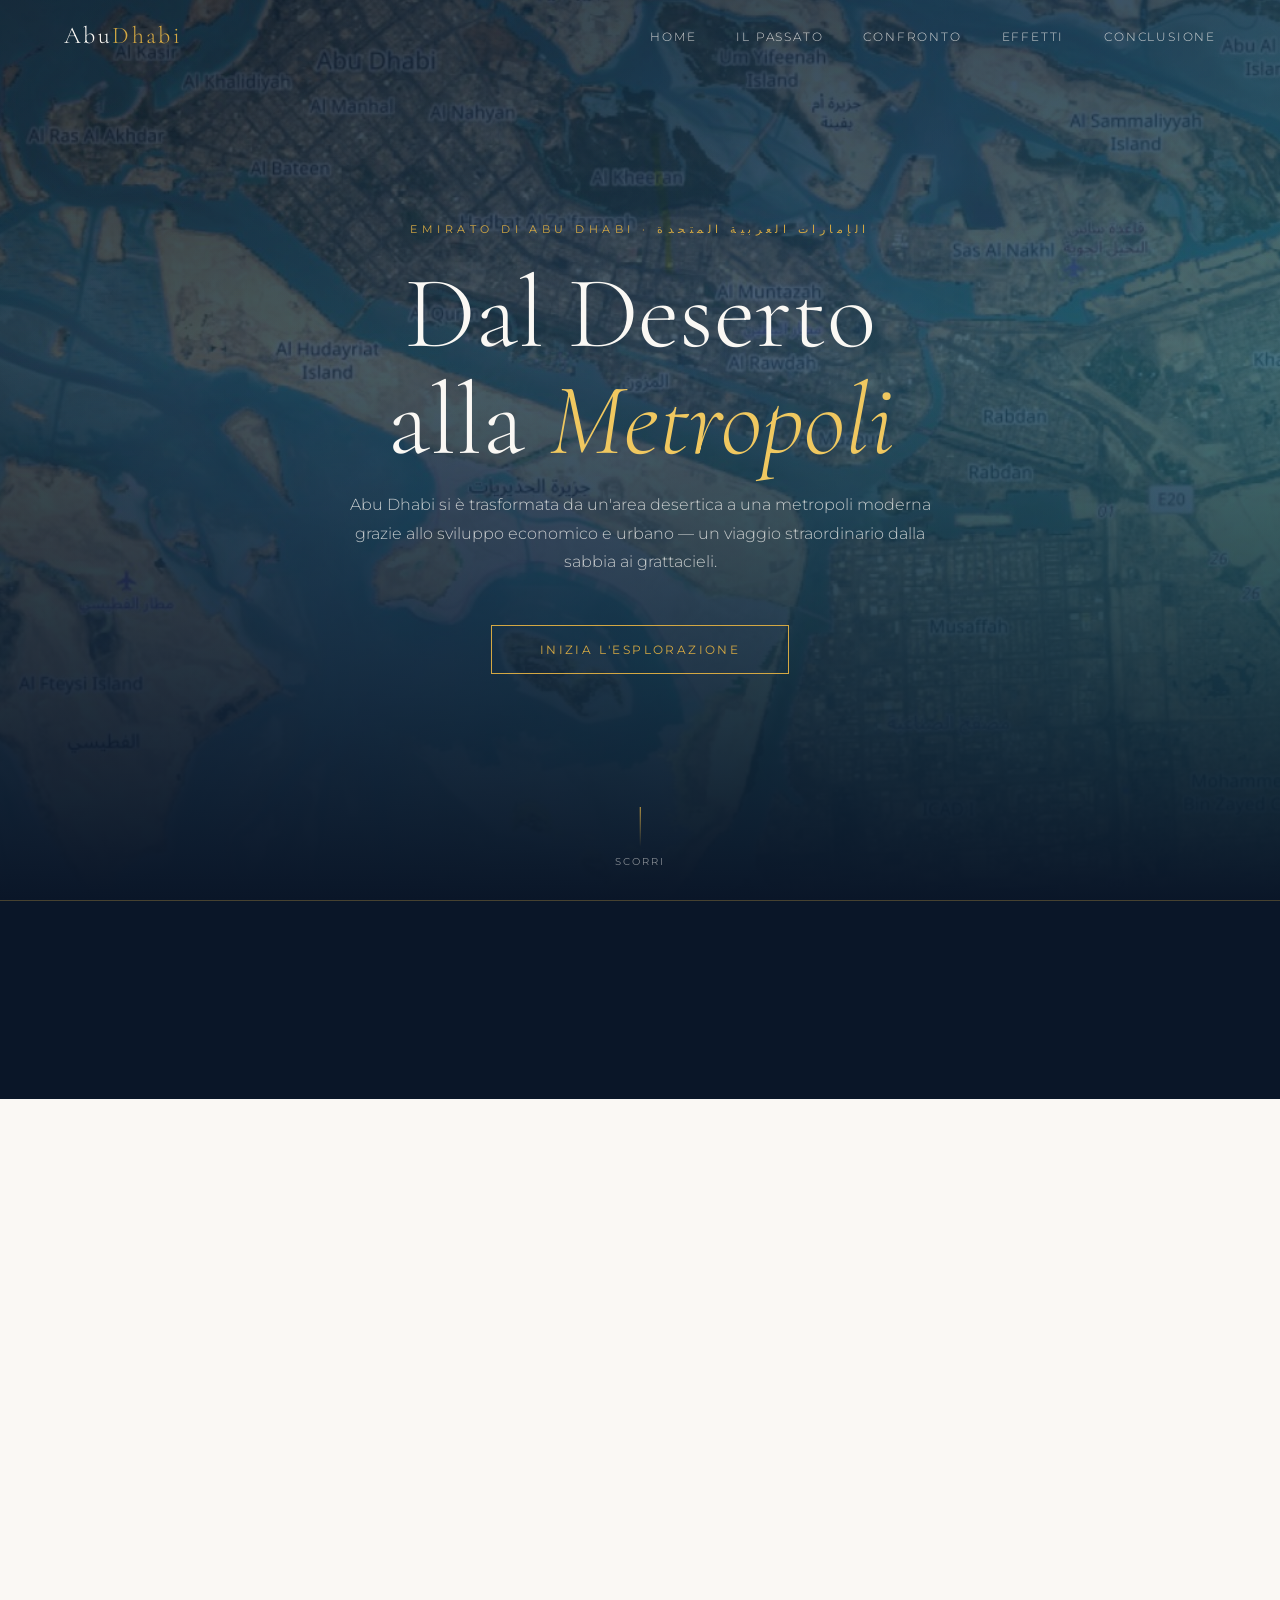
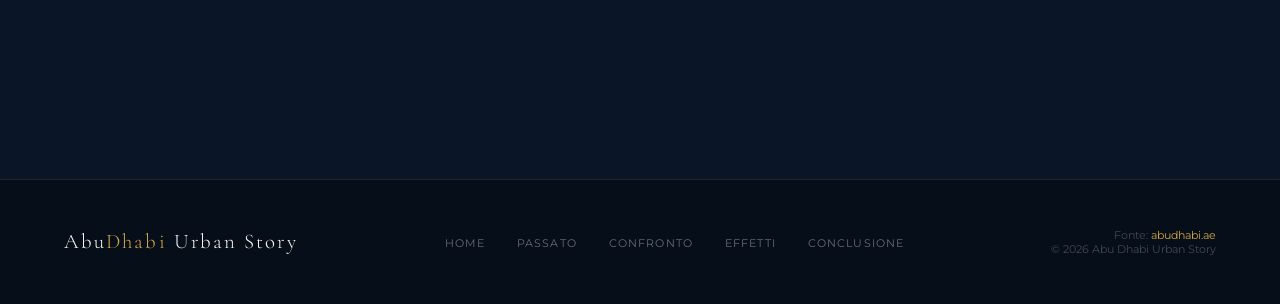
==== commit b1bda5aa: "Update index.html" ====
--- a/index.html
+++ b/index.html
@@ -5,6 +5,7 @@
   <meta name="viewport" content="width=device-width, initial-scale=1.0">
   <title>Abu Dhabi — Crescita Urbana</title>
   <link rel="stylesheet" href="css/style.css">
+  <link rel="icon" type="image/png" href="images/icona.webp">
 </head>
 <body>
 
--- a/css/style.css
+++ b/css/style.css
@@ -0,0 +1,959 @@
+@import url('https://fonts.googleapis.com/css2?family=Cormorant+Garamond:ital,wght@0,300;0,400;0,600;1,300&family=Montserrat:wght@200;300;400;600;700&family=Playfair+Display:ital,wght@0,700;1,400&display=swap');
+
+:root {
+  --sand: #C8A96E;
+  --sand-light: #E8D5A3;
+  --sand-pale: #F5EDD8;
+  --deep: #0A1628;
+  --ocean: #1A3A5C;
+  --teal: #1B7A8A;
+  --teal-light: #2AAFC4;
+  --gold: #D4A843;
+  --gold-bright: #F0C860;
+  --white: #FAF8F4;
+  --text: #1A1A2E;
+  --text-light: #6B7280;
+  --gradient-hero: linear-gradient(135deg, #0A1628 0%, #1A3A5C 50%, #1B7A8A 100%);
+}
+
+* {
+  margin: 0;
+  padding: 0;
+  box-sizing: border-box;
+}
+
+html {
+  scroll-behavior: smooth;
+}
+
+body {
+  font-family: 'Montserrat', sans-serif;
+  background: var(--white);
+  color: var(--text);
+  overflow-x: hidden;
+}
+
+/* ─── NAV ─── */
+nav {
+  position: fixed;
+  top: 0;
+  left: 0;
+  right: 0;
+  z-index: 1000;
+  padding: 0 4rem;
+  height: 70px;
+  display: flex;
+  align-items: center;
+  justify-content: space-between;
+  transition: all 0.5s ease;
+  background: transparent;
+}
+
+nav.scrolled {
+  background: rgba(10, 22, 40, 0.95);
+  backdrop-filter: blur(20px);
+  border-bottom: 1px solid rgba(212, 168, 67, 0.2);
+}
+
+.nav-logo {
+  font-family: 'Cormorant Garamond', serif;
+  font-size: 1.5rem;
+  font-weight: 300;
+  color: var(--white);
+  text-decoration: none;
+  letter-spacing: 0.1em;
+}
+
+.nav-logo span {
+  color: var(--gold);
+}
+
+.nav-links {
+  display: flex;
+  gap: 2.5rem;
+  list-style: none;
+}
+
+.nav-links a {
+  color: rgba(250, 248, 244, 0.8);
+  text-decoration: none;
+  font-size: 0.75rem;
+  font-weight: 300;
+  letter-spacing: 0.15em;
+  text-transform: uppercase;
+  transition: color 0.3s;
+  position: relative;
+}
+
+.nav-links a::after {
+  content: '';
+  position: absolute;
+  bottom: -4px;
+  left: 0;
+  width: 0;
+  height: 1px;
+  background: var(--gold);
+  transition: width 0.3s ease;
+}
+
+.nav-links a:hover {
+  color: var(--gold);
+}
+
+.nav-links a:hover::after,
+.nav-links a.active::after {
+  width: 100%;
+}
+
+.nav-links a.active {
+  color: var(--gold);
+}
+
+/* ─── HERO ─── */
+.hero {
+  min-height: 100vh;
+  background: var(--gradient-hero);
+  position: relative;
+  display: flex;
+  align-items: center;
+  justify-content: center;
+  overflow: hidden;
+}
+
+.hero-bg {
+  position: absolute;
+  inset: 0;
+  background-image: url('../images/satellite_2026.png');
+  background-size: cover;
+  background-position: center top;
+  opacity: 0.25;
+  transform: scale(1.05);
+  animation: slowZoom 20s ease-in-out infinite alternate;
+}
+
+@keyframes slowZoom {
+  from { transform: scale(1.05); }
+  to { transform: scale(1.15); }
+}
+
+.hero-overlay {
+  position: absolute;
+  inset: 0;
+  background: linear-gradient(
+    to bottom,
+    rgba(10,22,40,0.3) 0%,
+    rgba(10,22,40,0.1) 40%,
+    rgba(10,22,40,0.7) 80%,
+    rgba(10,22,40,1) 100%
+  );
+}
+
+.hero-particles {
+  position: absolute;
+  inset: 0;
+  overflow: hidden;
+}
+
+.particle {
+  position: absolute;
+  width: 2px;
+  height: 2px;
+  background: var(--gold);
+  border-radius: 50%;
+  animation: float linear infinite;
+  opacity: 0;
+}
+
+@keyframes float {
+  0% { transform: translateY(100vh) translateX(0); opacity: 0; }
+  10% { opacity: 0.6; }
+  90% { opacity: 0.3; }
+  100% { transform: translateY(-10vh) translateX(30px); opacity: 0; }
+}
+
+.hero-content {
+  position: relative;
+  z-index: 2;
+  text-align: center;
+  padding: 2rem;
+  max-width: 900px;
+}
+
+.hero-eyebrow {
+  font-size: 0.7rem;
+  letter-spacing: 0.4em;
+  text-transform: uppercase;
+  color: var(--gold);
+  margin-bottom: 1.5rem;
+  opacity: 0;
+  animation: fadeUp 1s ease forwards 0.5s;
+}
+
+.hero-title {
+  font-family: 'Cormorant Garamond', serif;
+  font-size: clamp(3.5rem, 8vw, 7rem);
+  font-weight: 300;
+  color: var(--white);
+  line-height: 1.05;
+  margin-bottom: 1rem;
+  opacity: 0;
+  animation: fadeUp 1s ease forwards 0.8s;
+}
+
+.hero-title em {
+  font-style: italic;
+  color: var(--gold-bright);
+}
+
+.hero-subtitle {
+  font-size: 1rem;
+  font-weight: 300;
+  color: rgba(250,248,244,0.75);
+  line-height: 1.8;
+  margin-bottom: 3rem;
+  max-width: 600px;
+  margin-left: auto;
+  margin-right: auto;
+  opacity: 0;
+  animation: fadeUp 1s ease forwards 1.1s;
+}
+
+.hero-cta {
+  display: inline-block;
+  padding: 1rem 3rem;
+  border: 1px solid var(--gold);
+  color: var(--gold);
+  text-decoration: none;
+  font-size: 0.75rem;
+  letter-spacing: 0.2em;
+  text-transform: uppercase;
+  font-weight: 400;
+  transition: all 0.4s ease;
+  position: relative;
+  overflow: hidden;
+  opacity: 0;
+  animation: fadeUp 1s ease forwards 1.4s;
+}
+
+.hero-cta::before {
+  content: '';
+  position: absolute;
+  inset: 0;
+  background: var(--gold);
+  transform: translateX(-100%);
+  transition: transform 0.4s ease;
+}
+
+.hero-cta span {
+  position: relative;
+  z-index: 1;
+}
+
+.hero-cta:hover::before {
+  transform: translateX(0);
+}
+
+.hero-cta:hover {
+  color: var(--deep);
+}
+
+.hero-scroll {
+  position: absolute;
+  bottom: 2rem;
+  left: 50%;
+  transform: translateX(-50%);
+  display: flex;
+  flex-direction: column;
+  align-items: center;
+  gap: 0.5rem;
+  color: rgba(250,248,244,0.5);
+  font-size: 0.65rem;
+  letter-spacing: 0.2em;
+  text-transform: uppercase;
+  animation: fadeIn 2s ease forwards 2s, bounce 2s ease-in-out infinite 2s;
+  opacity: 0;
+}
+
+.scroll-line {
+  width: 1px;
+  height: 40px;
+  background: linear-gradient(to bottom, var(--gold), transparent);
+}
+
+@keyframes bounce {
+  0%, 100% { transform: translateX(-50%) translateY(0); }
+  50% { transform: translateX(-50%) translateY(8px); }
+}
+
+@keyframes fadeUp {
+  from { opacity: 0; transform: translateY(30px); }
+  to { opacity: 1; transform: translateY(0); }
+}
+
+@keyframes fadeIn {
+  from { opacity: 0; }
+  to { opacity: 1; }
+}
+
+/* ─── STATS BAR ─── */
+.stats-bar {
+  background: var(--deep);
+  padding: 3rem 4rem;
+  display: grid;
+  grid-template-columns: repeat(4, 1fr);
+  gap: 2rem;
+  border-top: 1px solid rgba(212,168,67,0.3);
+}
+
+.stat-item {
+  text-align: center;
+  padding: 1rem;
+  border-right: 1px solid rgba(212,168,67,0.15);
+}
+
+.stat-item:last-child {
+  border-right: none;
+}
+
+.stat-number {
+  font-family: 'Cormorant Garamond', serif;
+  font-size: 3rem;
+  font-weight: 300;
+  color: var(--gold);
+  line-height: 1;
+  margin-bottom: 0.5rem;
+}
+
+.stat-label {
+  font-size: 0.7rem;
+  letter-spacing: 0.15em;
+  text-transform: uppercase;
+  color: rgba(250,248,244,0.5);
+  font-weight: 300;
+}
+
+/* ─── SECTION BASE ─── */
+.section {
+  padding: 8rem 4rem;
+}
+
+.section-eyebrow {
+  font-size: 0.7rem;
+  letter-spacing: 0.4em;
+  text-transform: uppercase;
+  color: var(--teal);
+  margin-bottom: 1rem;
+  display: block;
+}
+
+.section-title {
+  font-family: 'Cormorant Garamond', serif;
+  font-size: clamp(2.5rem, 5vw, 4rem);
+  font-weight: 300;
+  line-height: 1.1;
+  margin-bottom: 1.5rem;
+}
+
+.section-title em {
+  font-style: italic;
+  color: var(--teal);
+}
+
+.section-text {
+  font-size: 0.95rem;
+  line-height: 1.9;
+  color: var(--text-light);
+  font-weight: 300;
+  max-width: 540px;
+}
+
+/* ─── PAST SECTION ─── */
+.past-section {
+  background: var(--white);
+  overflow: hidden;
+}
+
+.past-inner {
+  max-width: 1300px;
+  margin: 0 auto;
+  display: grid;
+  grid-template-columns: 1fr 1fr;
+  gap: 6rem;
+  align-items: center;
+}
+
+.past-image-wrap {
+  position: relative;
+}
+
+.past-image-wrap img {
+  width: 100%;
+  height: 480px;
+  object-fit: cover;
+  display: block;
+}
+
+.image-label {
+  position: absolute;
+  top: 1.5rem;
+  left: 1.5rem;
+  background: rgba(10,22,40,0.85);
+  color: var(--gold);
+  padding: 0.4rem 1rem;
+  font-size: 0.7rem;
+  letter-spacing: 0.2em;
+  text-transform: uppercase;
+  backdrop-filter: blur(10px);
+  border: 1px solid rgba(212,168,67,0.3);
+}
+
+.past-image-frame {
+  position: absolute;
+  top: -15px;
+  left: -15px;
+  right: 15px;
+  bottom: 15px;
+  border: 1px solid var(--sand-light);
+  z-index: -1;
+}
+
+.past-facts {
+  display: flex;
+  flex-direction: column;
+  gap: 1.5rem;
+  margin-top: 2.5rem;
+}
+
+.fact-item {
+  display: flex;
+  gap: 1rem;
+  align-items: flex-start;
+}
+
+.fact-icon {
+  width: 40px;
+  height: 40px;
+  min-width: 40px;
+  border: 1px solid var(--sand-light);
+  display: flex;
+  align-items: center;
+  justify-content: center;
+  font-size: 1rem;
+}
+
+.fact-text strong {
+  display: block;
+  font-size: 0.8rem;
+  letter-spacing: 0.05em;
+  margin-bottom: 0.2rem;
+  color: var(--text);
+  font-weight: 600;
+}
+
+.fact-text p {
+  font-size: 0.82rem;
+  color: var(--text-light);
+  font-weight: 300;
+  line-height: 1.6;
+}
+
+/* ─── COMPARISON SECTION ─── */
+.compare-section {
+  background: var(--deep);
+  padding: 8rem 4rem;
+  overflow: hidden;
+}
+
+.compare-section .section-title {
+  color: var(--white);
+}
+
+.compare-section .section-text {
+  color: rgba(250,248,244,0.6);
+}
+
+.compare-header {
+  max-width: 1300px;
+  margin: 0 auto 5rem;
+  display: grid;
+  grid-template-columns: 1fr 1fr;
+  gap: 4rem;
+  align-items: end;
+}
+
+/* Slider comparativo */
+.slider-container {
+  max-width: 1300px;
+  margin: 0 auto;
+  position: relative;
+  user-select: none;
+}
+
+.slider-wrapper {
+  position: relative;
+  width: 100%;
+  height: 560px;
+  overflow: hidden;
+  cursor: col-resize;
+}
+
+.slider-img {
+  position: absolute;
+  inset: 0;
+  width: 100%;
+  height: 100%;
+  object-fit: cover;
+}
+
+.slider-img.new {
+  clip-path: inset(0 50% 0 0);
+  transition: clip-path 0s;
+}
+
+.slider-divider {
+  position: absolute;
+  top: 0;
+  bottom: 0;
+  left: 50%;
+  width: 3px;
+  background: var(--gold);
+  cursor: col-resize;
+  z-index: 10;
+  transform: translateX(-50%);
+}
+
+.slider-handle {
+  position: absolute;
+  top: 50%;
+  left: 50%;
+  transform: translate(-50%, -50%);
+  width: 52px;
+  height: 52px;
+  background: var(--gold);
+  border-radius: 50%;
+  display: flex;
+  align-items: center;
+  justify-content: center;
+  box-shadow: 0 4px 20px rgba(0,0,0,0.5);
+  transition: transform 0.2s;
+}
+
+.slider-handle:hover {
+  transform: translate(-50%, -50%) scale(1.1);
+}
+
+.slider-handle svg {
+  color: var(--deep);
+}
+
+.slider-label-left,
+.slider-label-right {
+  position: absolute;
+  bottom: 1.5rem;
+  padding: 0.5rem 1.2rem;
+  background: rgba(10,22,40,0.85);
+  color: var(--gold);
+  font-size: 0.7rem;
+  letter-spacing: 0.2em;
+  text-transform: uppercase;
+  backdrop-filter: blur(10px);
+  border: 1px solid rgba(212,168,67,0.3);
+  z-index: 5;
+}
+
+.slider-label-left { left: 1.5rem; }
+.slider-label-right { right: 1.5rem; }
+
+.compare-highlights {
+  max-width: 1300px;
+  margin: 4rem auto 0;
+  display: grid;
+  grid-template-columns: repeat(4, 1fr);
+  gap: 2px;
+}
+
+.highlight-card {
+  background: rgba(255,255,255,0.04);
+  padding: 2rem 1.5rem;
+  border: 1px solid rgba(255,255,255,0.06);
+  transition: all 0.4s ease;
+  cursor: default;
+}
+
+.highlight-card:hover {
+  background: rgba(212,168,67,0.08);
+  border-color: rgba(212,168,67,0.3);
+  transform: translateY(-4px);
+}
+
+.highlight-icon {
+  font-size: 2rem;
+  margin-bottom: 1rem;
+}
+
+.highlight-title {
+  font-size: 0.75rem;
+  letter-spacing: 0.15em;
+  text-transform: uppercase;
+  color: var(--gold);
+  margin-bottom: 0.6rem;
+  font-weight: 400;
+}
+
+.highlight-text {
+  font-size: 0.82rem;
+  color: rgba(250,248,244,0.55);
+  line-height: 1.7;
+  font-weight: 300;
+}
+
+/* ─── EFFECTS SECTION ─── */
+.effects-section {
+  background: var(--sand-pale);
+  padding: 8rem 4rem;
+}
+
+.effects-inner {
+  max-width: 1300px;
+  margin: 0 auto;
+}
+
+.effects-header {
+  text-align: center;
+  margin-bottom: 5rem;
+}
+
+.effects-header .section-text {
+  margin: 0 auto;
+  text-align: left;
+  max-width: 600px;
+  text-align: center;
+}
+
+.effects-grid {
+  display: grid;
+  grid-template-columns: 1fr 1fr;
+  gap: 3rem;
+}
+
+.effects-column h3 {
+  font-family: 'Cormorant Garamond', serif;
+  font-size: 1.8rem;
+  font-weight: 400;
+  margin-bottom: 2rem;
+  display: flex;
+  align-items: center;
+  gap: 1rem;
+}
+
+.effects-column.positive h3 { color: var(--teal); }
+.effects-column.negative h3 { color: #8B4A4A; }
+
+.effect-card {
+  background: var(--white);
+  padding: 1.5rem 2rem;
+  margin-bottom: 1rem;
+  display: flex;
+  align-items: flex-start;
+  gap: 1.2rem;
+  border-left: 3px solid transparent;
+  transition: all 0.3s ease;
+  box-shadow: 0 2px 12px rgba(0,0,0,0.04);
+}
+
+.effects-column.positive .effect-card { border-left-color: var(--teal-light); }
+.effects-column.negative .effect-card { border-left-color: #C47A7A; }
+
+.effect-card:hover {
+  transform: translateX(6px);
+  box-shadow: 0 8px 24px rgba(0,0,0,0.08);
+}
+
+.effect-icon {
+  font-size: 1.5rem;
+  min-width: 40px;
+}
+
+.effect-content strong {
+  display: block;
+  font-size: 0.85rem;
+  font-weight: 600;
+  margin-bottom: 0.3rem;
+  color: var(--text);
+}
+
+.effect-content p {
+  font-size: 0.8rem;
+  color: var(--text-light);
+  line-height: 1.6;
+  font-weight: 300;
+}
+
+/* ─── CONCLUSION ─── */
+.conclusion-section {
+  background: var(--deep);
+  padding: 8rem 4rem;
+  position: relative;
+  overflow: hidden;
+}
+
+.conclusion-bg {
+  position: absolute;
+  inset: 0;
+  background-image: url('../images/satellite_2026.png');
+  background-size: cover;
+  background-position: center;
+  opacity: 0.08;
+}
+
+.conclusion-inner {
+  max-width: 800px;
+  margin: 0 auto;
+  text-align: center;
+  position: relative;
+  z-index: 2;
+}
+
+.conclusion-inner .section-title {
+  color: var(--white);
+  font-size: clamp(2.5rem, 5vw, 4.5rem);
+  margin-bottom: 2rem;
+}
+
+.conclusion-inner .section-text {
+  color: rgba(250,248,244,0.65);
+  max-width: 100%;
+  margin: 0 auto 2rem;
+  text-align: center;
+}
+
+.gold-line {
+  width: 60px;
+  height: 2px;
+  background: var(--gold);
+  margin: 2rem auto;
+}
+
+.source-link {
+  display: inline-block;
+  margin-top: 3rem;
+  padding: 0.8rem 2.5rem;
+  border: 1px solid rgba(212,168,67,0.4);
+  color: var(--gold);
+  text-decoration: none;
+  font-size: 0.75rem;
+  letter-spacing: 0.2em;
+  text-transform: uppercase;
+  transition: all 0.4s;
+}
+
+.source-link:hover {
+  background: var(--gold);
+  color: var(--deep);
+}
+
+/* ─── FOOTER ─── */
+footer {
+  background: #060E1A;
+  padding: 3rem 4rem;
+  display: flex;
+  align-items: center;
+  justify-content: space-between;
+  border-top: 1px solid rgba(212,168,67,0.15);
+}
+
+.footer-logo {
+  font-family: 'Cormorant Garamond', serif;
+  font-size: 1.3rem;
+  color: var(--white);
+  font-weight: 300;
+  letter-spacing: 0.1em;
+}
+
+.footer-logo span { color: var(--gold); }
+
+.footer-nav {
+  display: flex;
+  gap: 2rem;
+  list-style: none;
+}
+
+.footer-nav a {
+  color: rgba(250,248,244,0.4);
+  text-decoration: none;
+  font-size: 0.7rem;
+  letter-spacing: 0.1em;
+  text-transform: uppercase;
+  transition: color 0.3s;
+}
+
+.footer-nav a:hover { color: var(--gold); }
+
+.footer-credits {
+  font-size: 0.7rem;
+  color: rgba(250,248,244,0.25);
+  text-align: right;
+}
+
+/* ─── SCROLL ANIMATIONS ─── */
+.reveal {
+  opacity: 0;
+  transform: translateY(40px);
+  transition: opacity 0.8s ease, transform 0.8s ease;
+}
+
+.reveal.visible {
+  opacity: 1;
+  transform: translateY(0);
+}
+
+.reveal-delay-1 { transition-delay: 0.1s; }
+.reveal-delay-2 { transition-delay: 0.2s; }
+.reveal-delay-3 { transition-delay: 0.3s; }
+.reveal-delay-4 { transition-delay: 0.4s; }
+
+/* ─── OTHER PAGES ─── */
+.page-hero {
+  height: 50vh;
+  min-height: 400px;
+  background: var(--gradient-hero);
+  position: relative;
+  display: flex;
+  align-items: flex-end;
+  padding: 4rem;
+}
+
+.page-hero-bg {
+  position: absolute;
+  inset: 0;
+  background-size: cover;
+  background-position: center;
+  opacity: 0.2;
+}
+
+.page-hero-overlay {
+  position: absolute;
+  inset: 0;
+  background: linear-gradient(to top, rgba(10,22,40,1) 0%, transparent 60%);
+}
+
+.page-hero-content {
+  position: relative;
+  z-index: 2;
+  max-width: 1300px;
+  width: 100%;
+  margin: 0 auto;
+}
+
+.page-hero-content .hero-eyebrow {
+  opacity: 1;
+  animation: none;
+  margin-bottom: 0.8rem;
+}
+
+.page-hero-content .hero-title {
+  opacity: 1;
+  animation: none;
+  font-size: clamp(2.5rem, 5vw, 4.5rem);
+}
+
+/* ─── TIMELINE ─── */
+.timeline {
+  max-width: 900px;
+  margin: 0 auto;
+  position: relative;
+  padding: 2rem 0;
+}
+
+.timeline::before {
+  content: '';
+  position: absolute;
+  left: 50%;
+  top: 0;
+  bottom: 0;
+  width: 1px;
+  background: linear-gradient(to bottom, var(--sand-light), transparent);
+  transform: translateX(-50%);
+}
+
+.timeline-item {
+  display: grid;
+  grid-template-columns: 1fr 60px 1fr;
+  gap: 0;
+  margin-bottom: 4rem;
+  align-items: start;
+}
+
+.timeline-item:nth-child(even) .timeline-content {
+  grid-column: 3;
+  grid-row: 1;
+}
+
+.timeline-item:nth-child(even) .timeline-dot {
+  grid-column: 2;
+  grid-row: 1;
+}
+
+.timeline-item:nth-child(even) .timeline-empty {
+  grid-column: 1;
+  grid-row: 1;
+}
+
+.timeline-dot {
+  display: flex;
+  justify-content: center;
+  padding-top: 0.3rem;
+}
+
+.dot {
+  width: 14px;
+  height: 14px;
+  border-radius: 50%;
+  background: var(--gold);
+  border: 3px solid var(--white);
+  box-shadow: 0 0 0 2px var(--sand);
+}
+
+.timeline-content {
+  padding: 0 2rem;
+}
+
+.timeline-year {
+  font-family: 'Cormorant Garamond', serif;
+  font-size: 2.5rem;
+  color: var(--sand);
+  font-weight: 300;
+  line-height: 1;
+  margin-bottom: 0.5rem;
+}
+
+.timeline-title {
+  font-size: 0.85rem;
+  font-weight: 600;
+  letter-spacing: 0.05em;
+  margin-bottom: 0.5rem;
+  text-transform: uppercase;
+  color: var(--teal);
+}
+
+.timeline-desc {
+  font-size: 0.82rem;
+  color: var(--text-light);
+  line-height: 1.7;
+  font-weight: 300;
+}
+
+/* ─── RESPONSIVE ─── */
+@media (max-width: 900px) {
+  nav { padding: 0 1.5rem; }
+  .nav-links { gap: 1.5rem; }
+  .section { padding: 5rem 1.5rem; }
+  .past-inner { grid-template-columns: 1fr; gap: 3rem; }
+  .stats-bar { grid-template-columns: repeat(2, 1fr); padding: 2rem 1.5rem; }
+  .compare-header { grid-template-columns: 1fr; }
+  .compare-highlights { grid-template-columns: repeat(2, 1fr); }
+  .effects-grid { grid-template-columns: 1fr; }
+  footer { flex-direction: column; gap: 1.5rem; text-align: center; }
+  .timeline::before { left: 20px; }
+  .timeline-item { grid-template-columns: 40px 1fr; }
+}
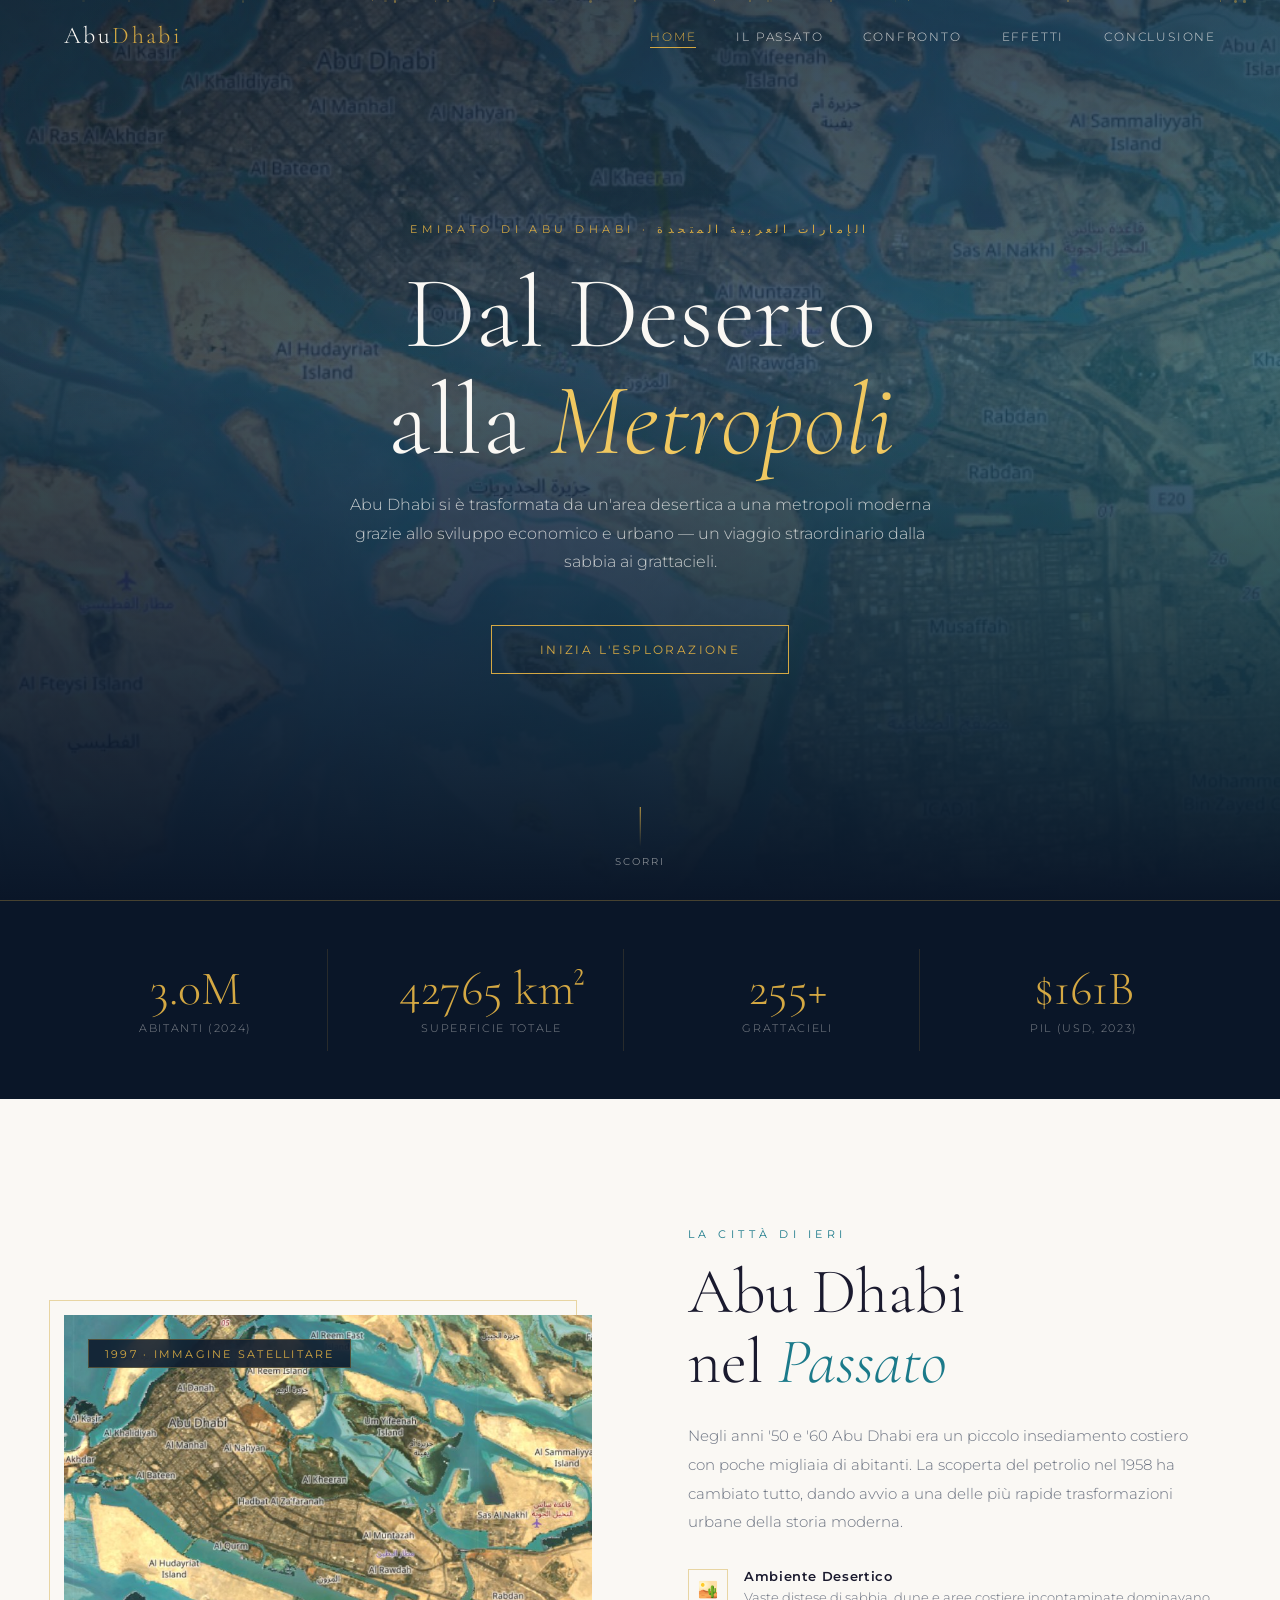
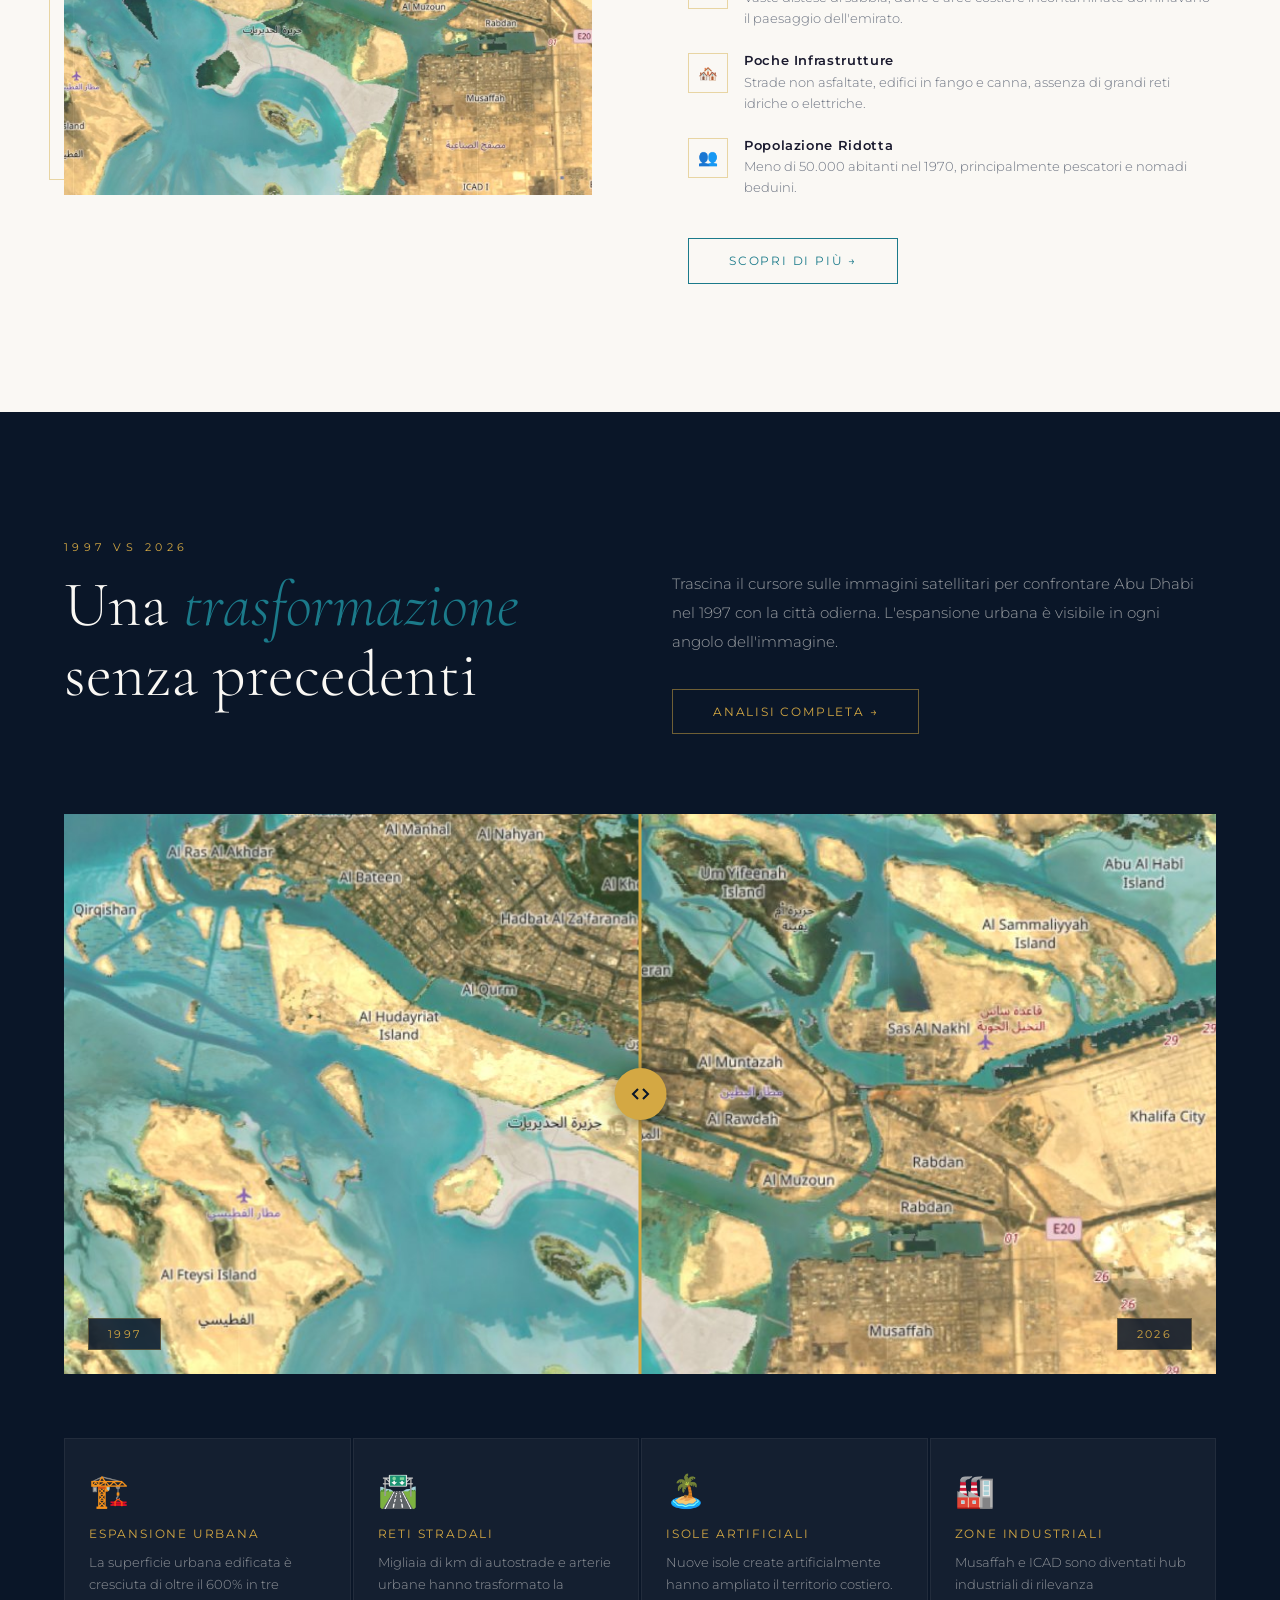
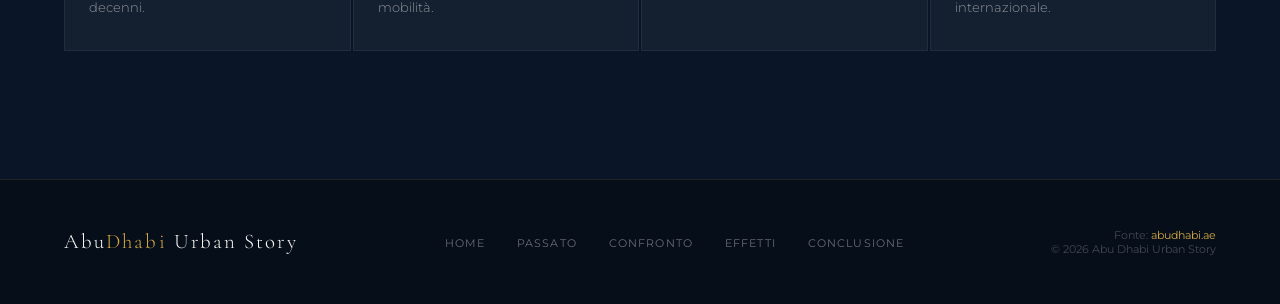
==== commit 4ddf0fa3: "index.html" ====
--- a/index.html
+++ b/index.html
@@ -5,7 +5,7 @@
   <meta name="viewport" content="width=device-width, initial-scale=1.0">
   <title>Abu Dhabi — Crescita Urbana</title>
   <link rel="stylesheet" href="css/style.css">
-  <link rel="icon" type="image/png" href="images/icona.webp">
+  <link rel="icon" type="image/webp" href="../images/icona.webp">
 </head>
 <body>
 
@@ -126,8 +126,8 @@
     <!-- SLIDER -->
     <div class="slider-container reveal">
       <div class="slider-wrapper">
-        <img class="slider-img old" src="images/satellite_1997.png" alt="Abu Dhabi 1997">
-        <img class="slider-img new" src="images/satellite_2026.png" alt="Abu Dhabi 2026">
+        <img class="slider-img old" src="images/satellite_1997.png" alt="Abu Dhabi 2026">
+        <img class="slider-img new" src="images/satellite_2026.png" alt="Abu Dhabi 1997">
         <div class="slider-divider">
           <div class="slider-handle">
             <svg width="20" height="20" fill="none" stroke="currentColor" stroke-width="2.5" viewBox="0 0 24 24">
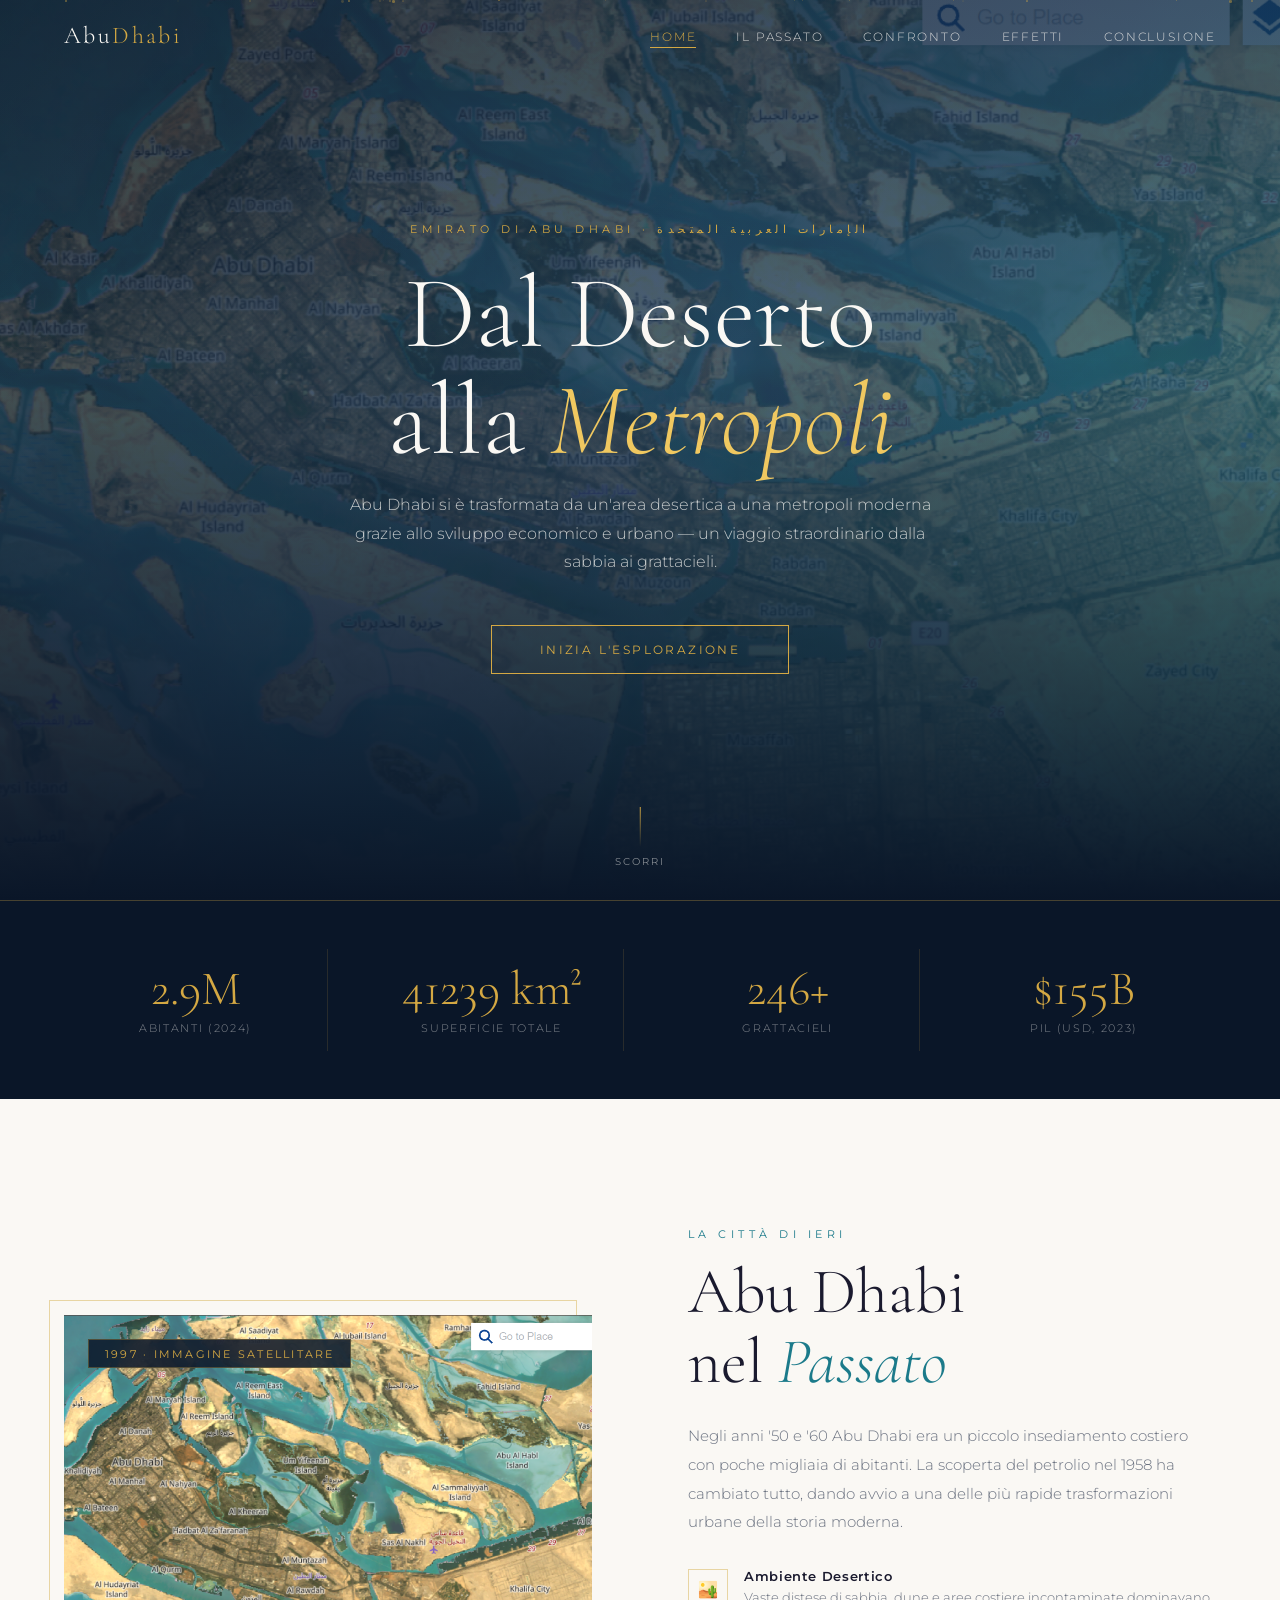
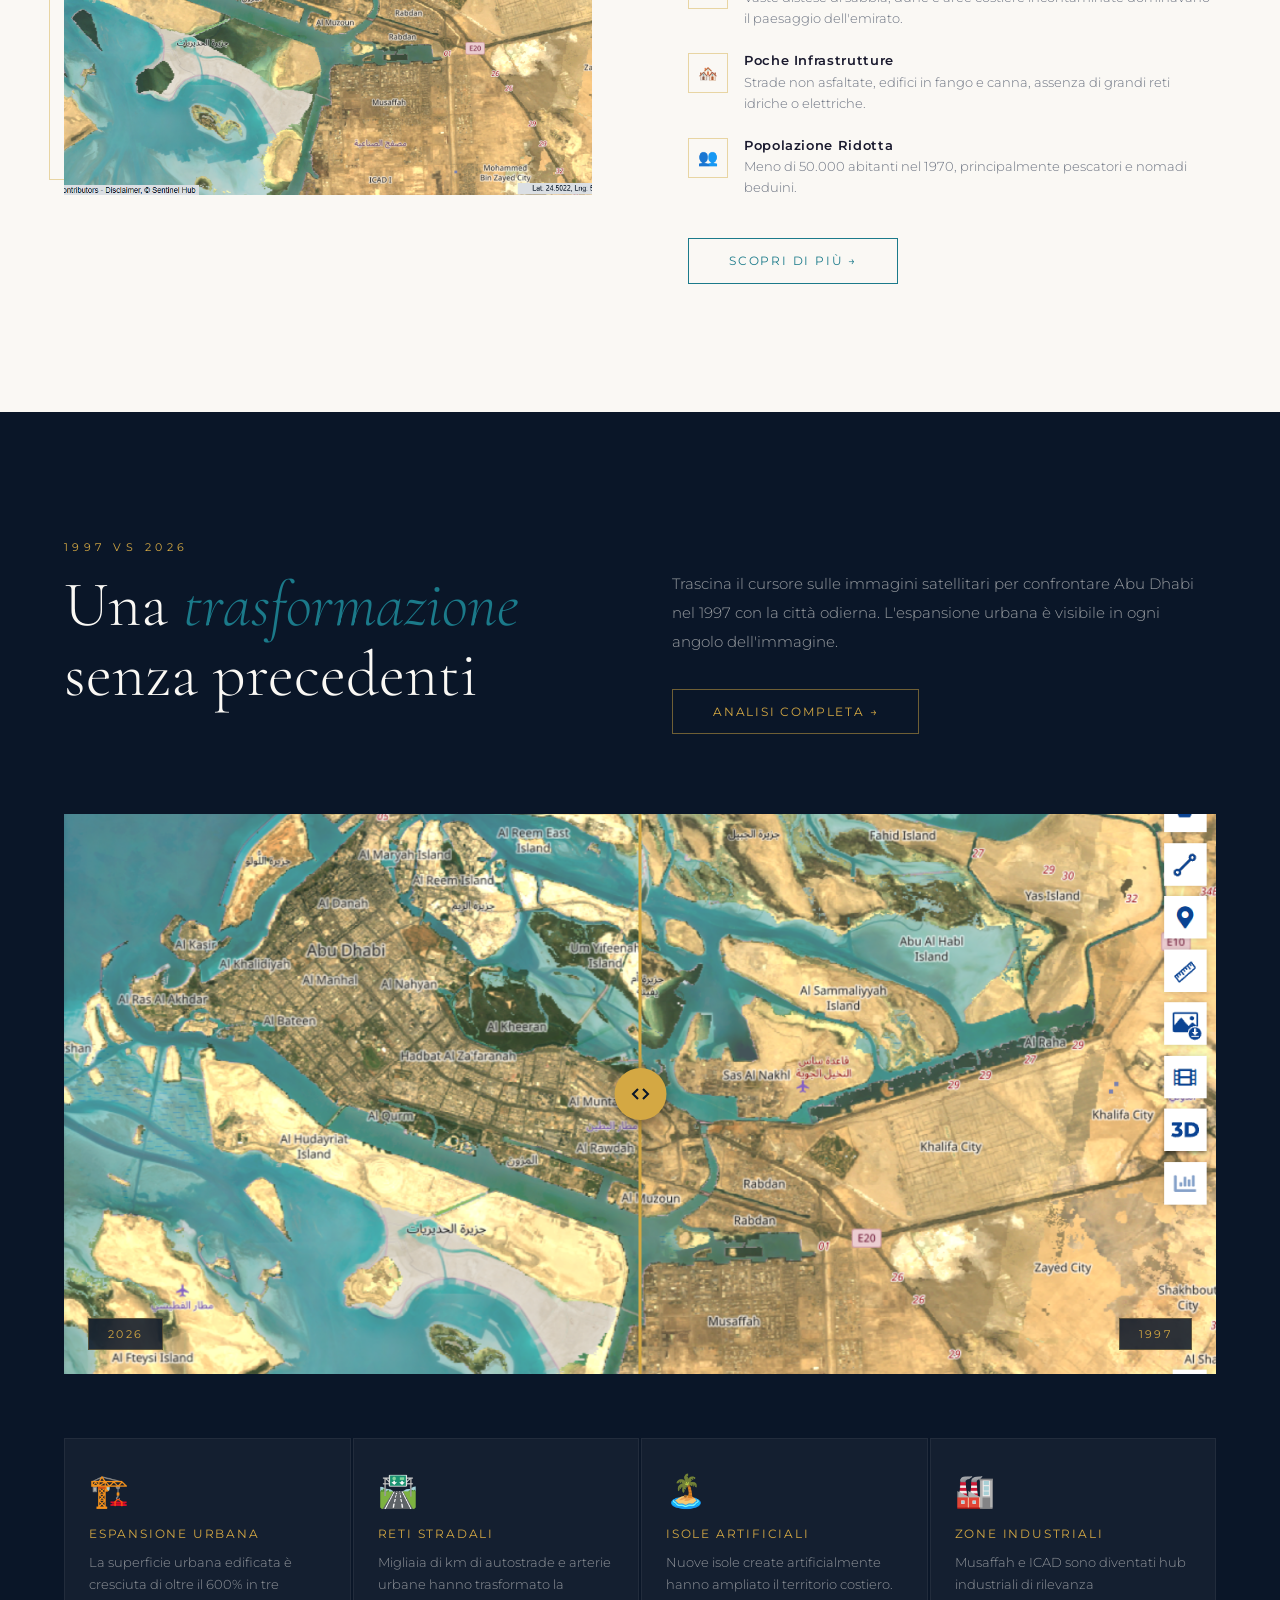
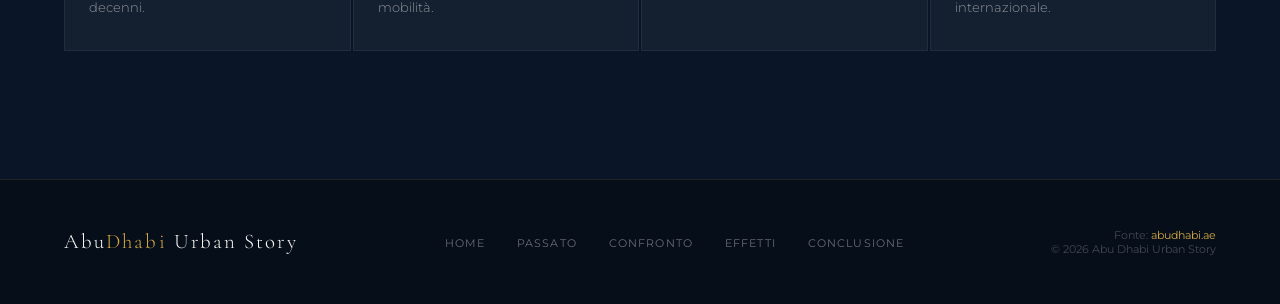
==== commit 652ebaa6: "Update index.html" ====
--- a/index.html
+++ b/index.html
@@ -135,8 +135,8 @@
             </svg>
           </div>
         </div>
-        <div class="slider-label-left">1997</div>
-        <div class="slider-label-right">2026</div>
+        <div class="slider-label-left">2026</div>
+        <div class="slider-label-right">1997</div>
       </div>
     </div>
 
